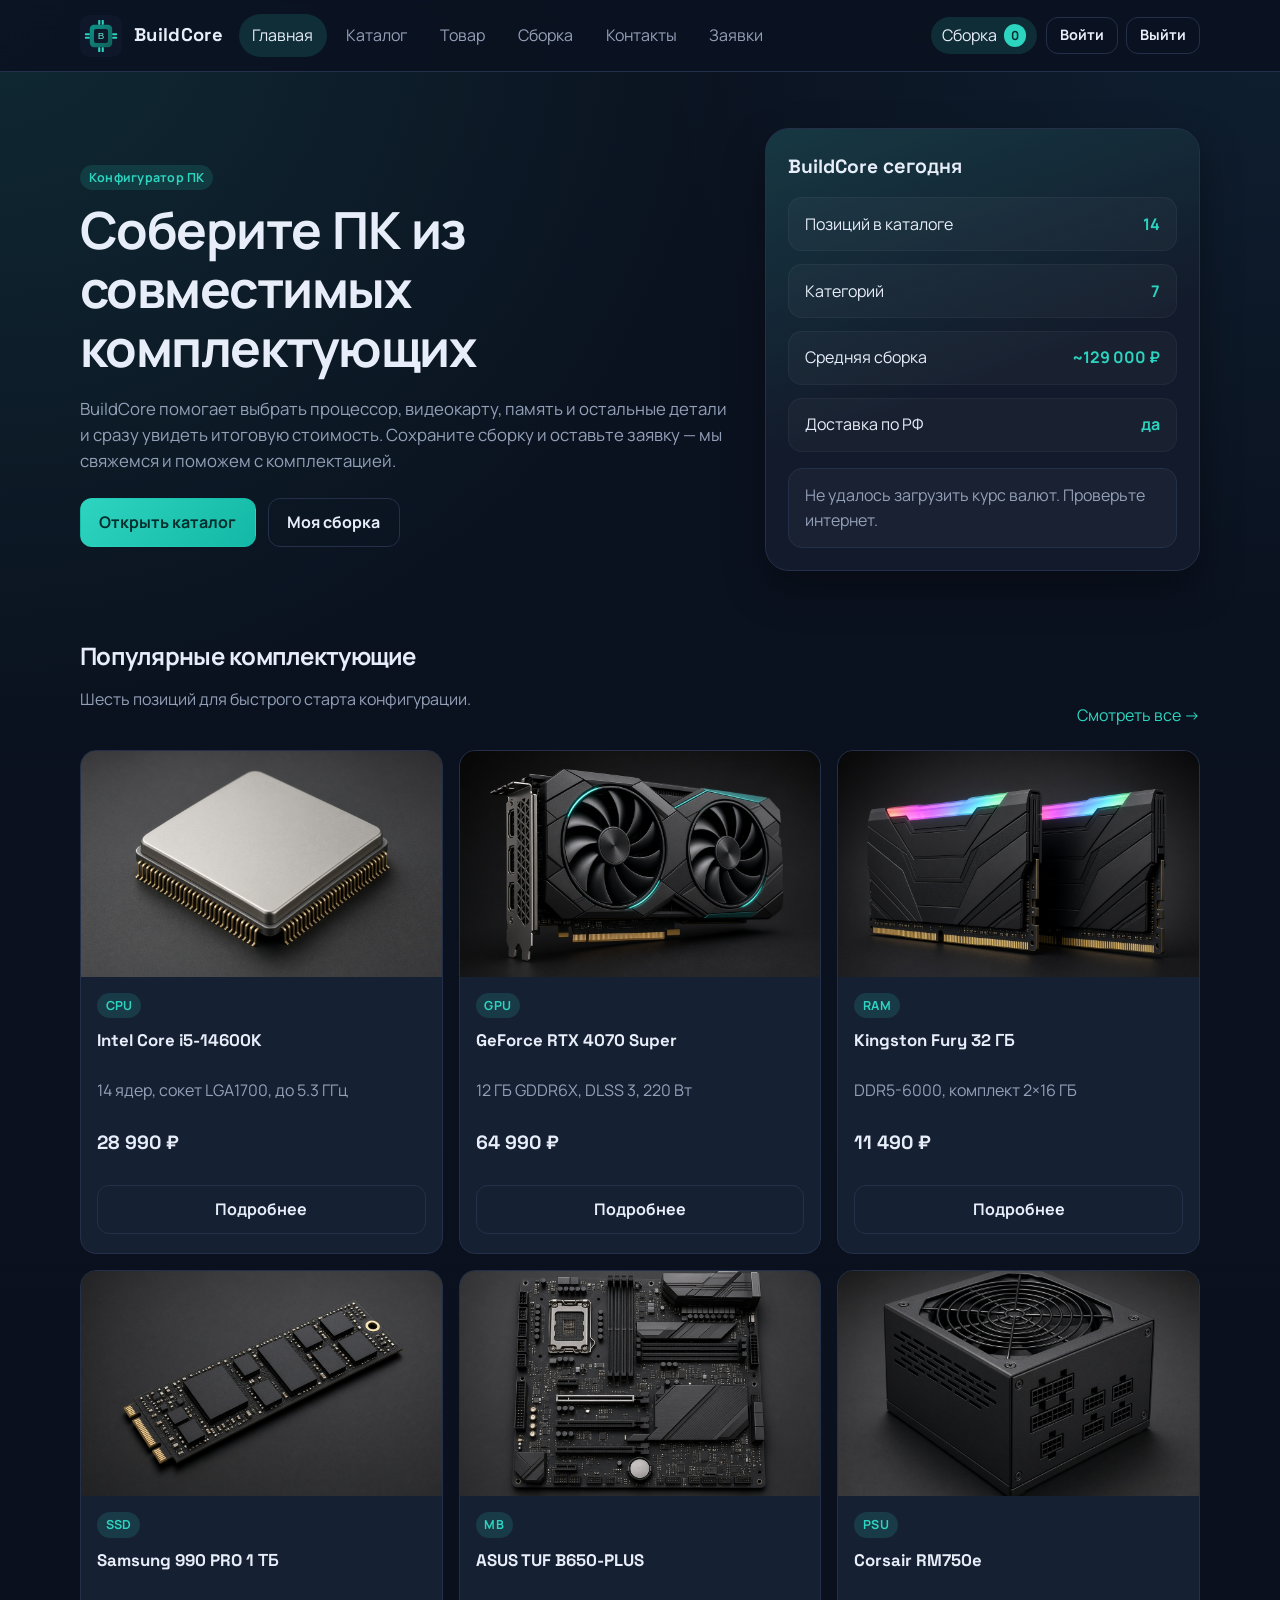
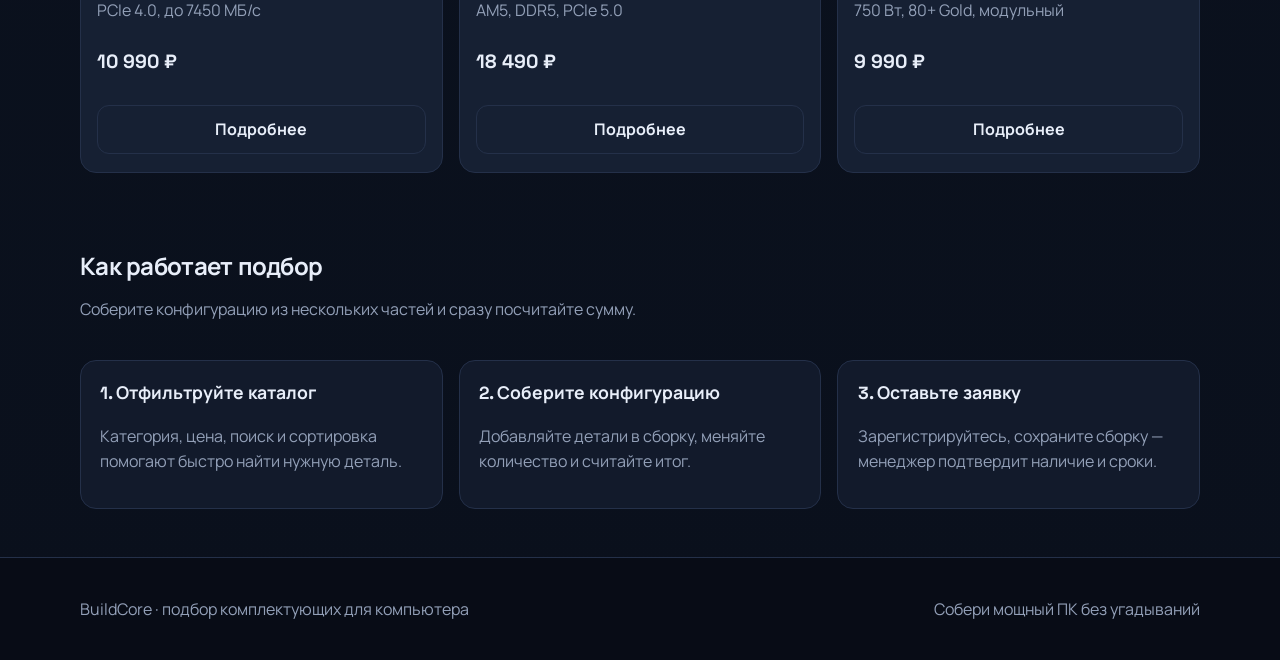
==== index.html @ 7e88b003 "Polish storefront copy and add generated product photos. Co-authored-by: Cursor <cursoragent@cursor." ====
<!DOCTYPE html>
<html lang="ru">
<head>
  <meta charset="UTF-8">
  <meta name="viewport" content="width=device-width, initial-scale=1.0">
  <title>BuildCore — подбор комплектующих для ПК</title>
  <link rel="preconnect" href="https://fonts.googleapis.com">
  <link rel="preconnect" href="https://fonts.gstatic.com" crossorigin>
  <link href="https://fonts.googleapis.com/css2?family=Manrope:wght@400;600;700&family=Space+Grotesk:wght@500;700&display=swap" rel="stylesheet">
  <link rel="stylesheet" href="css/style.css">
</head>
<body>
  <header class="site-header">
    <div class="container header-inner">
      <a class="logo" href="index.html">
        <img src="images/logo.svg" width="42" height="42" alt="Логотип BuildCore">
        <span>BuildCore</span>
      </a>
      <nav class="site-nav" aria-label="Основное меню">
        <ul>
          <li><a href="index.html" aria-current="page">Главная</a></li>
          <li><a href="catalog.html">Каталог</a></li>
          <li><a href="product.html">Товар</a></li>
          <li><a href="cart.html">Сборка</a></li>
          <li><a href="contacts.html">Контакты</a></li>
          <li><a href="db.html">Заявки</a></li>
        </ul>
      </nav>
    </div>
  </header>

  <main>
    <section class="container hero">
      <div class="hero-copy">
        <p class="badge">Конфигуратор ПК</p>
        <h1>Соберите ПК из совместимых комплектующих</h1>
        <p class="lead">
          BuildCore помогает выбрать процессор, видеокарту, память и остальные детали
          и сразу увидеть итоговую стоимость. Сохраните сборку и оставьте заявку —
          мы свяжемся и поможем с комплектацией.
        </p>
        <div class="hero-actions">
          <a class="button button-primary" href="catalog.html">Открыть каталог</a>
          <a class="button button-secondary" href="cart.html">Моя сборка</a>
        </div>
      </div>
      <aside class="hero-panel" aria-label="Краткие цифры">
        <h2>BuildCore сегодня</h2>
        <ul class="stat-list">
          <li><span>Позиций в каталоге</span><strong>14</strong></li>
          <li><span>Категорий</span><strong>7</strong></li>
          <li><span>Средняя сборка</span><strong>~129 000 ₽</strong></li>
          <li><span>Доставка по РФ</span><strong>да</strong></li>
        </ul>
        <div class="rates-box" data-rates>Загрузка курса ЦБ…</div>
      </aside>
    </section>

    <section class="container section">
      <div class="section-head">
        <div>
          <h2 class="section-title">Популярные комплектующие</h2>
          <p>Шесть позиций для быстрого старта конфигурации.</p>
        </div>
        <a href="catalog.html">Смотреть все →</a>
      </div>
      <div class="cards">
        <article class="card">
          <div class="card-media"><img src="images/cpu-i5.jpg" alt="Процессор Intel Core i5-14600K"></div>
          <div class="card-body">
            <span class="badge">CPU</span>
            <h3>Intel Core i5-14600K</h3>
            <p class="muted">14 ядер, сокет LGA1700, до 5.3 ГГц</p>
            <p class="price">28 990 ₽</p>
            <a class="button button-secondary" href="product.html?id=cpu-i5">Подробнее</a>
          </div>
        </article>
        <article class="card">
          <div class="card-media"><img src="images/gpu-4070.jpg" alt="Видеокарта NVIDIA GeForce RTX 4070 Super"></div>
          <div class="card-body">
            <span class="badge">GPU</span>
            <h3>GeForce RTX 4070 Super</h3>
            <p class="muted">12 ГБ GDDR6X, DLSS 3, 220 Вт</p>
            <p class="price">64 990 ₽</p>
            <a class="button button-secondary" href="product.html?id=gpu-4070">Подробнее</a>
          </div>
        </article>
        <article class="card">
          <div class="card-media"><img src="images/ram-32.jpg" alt="Оперативная память Kingston Fury 32 ГБ"></div>
          <div class="card-body">
            <span class="badge">RAM</span>
            <h3>Kingston Fury 32 ГБ</h3>
            <p class="muted">DDR5-6000, комплект 2×16 ГБ</p>
            <p class="price">11 490 ₽</p>
            <a class="button button-secondary" href="product.html?id=ram-32">Подробнее</a>
          </div>
        </article>
        <article class="card">
          <div class="card-media"><img src="images/ssd-990.jpg" alt="Накопитель Samsung 990 PRO 1 ТБ"></div>
          <div class="card-body">
            <span class="badge">SSD</span>
            <h3>Samsung 990 PRO 1 ТБ</h3>
            <p class="muted">PCIe 4.0, до 7450 МБ/с</p>
            <p class="price">10 990 ₽</p>
            <a class="button button-secondary" href="product.html?id=ssd-990">Подробнее</a>
          </div>
        </article>
        <article class="card">
          <div class="card-media"><img src="images/mb-b650.jpg" alt="Материнская плата ASUS TUF B650-PLUS"></div>
          <div class="card-body">
            <span class="badge">MB</span>
            <h3>ASUS TUF B650-PLUS</h3>
            <p class="muted">AM5, DDR5, PCIe 5.0</p>
            <p class="price">18 490 ₽</p>
            <a class="button button-secondary" href="product.html?id=mb-b650">Подробнее</a>
          </div>
        </article>
        <article class="card">
          <div class="card-media"><img src="images/psu-750.jpg" alt="Блок питания Corsair RM750e"></div>
          <div class="card-body">
            <span class="badge">PSU</span>
            <h3>Corsair RM750e</h3>
            <p class="muted">750 Вт, 80+ Gold, модульный</p>
            <p class="price">9 990 ₽</p>
            <a class="button button-secondary" href="product.html?id=psu-750">Подробнее</a>
          </div>
        </article>
      </div>
    </section>

    <section class="container section">
      <div class="section-head">
        <div>
          <h2 class="section-title">Как работает подбор</h2>
          <p>Соберите конфигурацию из нескольких частей и сразу посчитайте сумму.</p>
        </div>
      </div>
      <div class="features">
        <article class="feature">
          <h2>1. Отфильтруйте каталог</h2>
          <p class="muted">Категория, цена, поиск и сортировка помогают быстро найти нужную деталь.</p>
        </article>
        <article class="feature">
          <h2>2. Соберите конфигурацию</h2>
          <p class="muted">Добавляйте детали в сборку, меняйте количество и считайте итог.</p>
        </article>
        <article class="feature">
          <h2>3. Оставьте заявку</h2>
          <p class="muted">Зарегистрируйтесь, сохраните сборку — менеджер подтвердит наличие и сроки.</p>
        </article>
      </div>
    </section>
  </main>

  <footer class="site-footer">
    <div class="container footer-inner">
      <p>BuildCore · подбор комплектующих для компьютера</p>
      <p>Собери мощный ПК без угадываний</p>
    </div>
  </footer>

  <script src="js/products.js"></script>
  <script src="js/app.js"></script>
</body>
</html>
---- css/style.css ----
:root {
  --bg: #0b1220;
  --bg-elevated: #121a2b;
  --bg-card: #162033;
  --line: #243049;
  --text: #e8eef9;
  --muted: #93a0b8;
  --accent: #2dd4bf;
  --accent-strong: #14b8a6;
  --accent-soft: rgba(45, 212, 191, 0.14);
  --warn: #fbbf24;
  --danger: #fb7185;
  --radius: 16px;
  --shadow: 0 18px 40px rgba(0, 0, 0, 0.35);
  --max: 1120px;
  --font: "Manrope", "Segoe UI", sans-serif;
  --display: "Space Grotesk", "Manrope", sans-serif;
}

*,
*::before,
*::after {
  box-sizing: border-box;
}

html {
  scroll-behavior: smooth;
}

body {
  margin: 0;
  min-height: 100vh;
  font-family: var(--font);
  color: var(--text);
  background:
    radial-gradient(circle at top left, rgba(45, 212, 191, 0.12), transparent 28%),
    radial-gradient(circle at top right, rgba(56, 189, 248, 0.08), transparent 24%),
    linear-gradient(180deg, #0b1220 0%, #0a101c 100%);
  line-height: 1.55;
}

img {
  max-width: 100%;
  height: auto;
  display: block;
}

a {
  color: var(--accent);
  text-decoration: none;
}

a:hover {
  color: #99f6e4;
}

a:focus-visible,
button:focus-visible,
input:focus-visible,
select:focus-visible,
textarea:focus-visible {
  outline: 2px solid var(--accent);
  outline-offset: 3px;
}

.container {
  width: min(100% - 2rem, var(--max));
  margin-inline: auto;
}

.site-header {
  position: sticky;
  top: 0;
  z-index: 20;
  backdrop-filter: blur(14px);
  background: rgba(11, 18, 32, 0.88);
  border-bottom: 1px solid var(--line);
}

.header-inner {
  display: flex;
  flex-wrap: wrap;
  align-items: center;
  justify-content: space-between;
  gap: 0.85rem 1rem;
  padding: 0.9rem 0;
}

.site-nav {
  flex: 1 1 auto;
}

.logo {
  display: inline-flex;
  align-items: center;
  gap: 0.75rem;
  color: var(--text);
  font-family: var(--display);
  font-weight: 700;
  letter-spacing: 0.02em;
}

.logo img {
  width: 42px;
  height: 42px;
}

.logo span {
  font-size: 1.15rem;
}

.site-nav ul {
  display: flex;
  flex-wrap: wrap;
  gap: 0.35rem;
  list-style: none;
  margin: 0;
  padding: 0;
}

.site-nav a {
  display: inline-block;
  padding: 0.55rem 0.85rem;
  border-radius: 999px;
  color: var(--muted);
}

.site-nav a:hover,
.site-nav a[aria-current="page"] {
  color: var(--text);
  background: var(--accent-soft);
}

.hero {
  display: grid;
  grid-template-columns: 1.2fr 0.8fr;
  gap: 2rem;
  align-items: center;
  padding: 3.5rem 0 2.5rem;
}

.hero-copy h1,
.page-intro h1,
.section-title {
  font-family: var(--display);
  letter-spacing: -0.03em;
  line-height: 1.15;
  margin: 0 0 1rem;
}

.hero-copy h1 {
  font-size: clamp(2rem, 4vw, 3.4rem);
}

.lead,
.page-intro p {
  color: var(--muted);
  font-size: 1.05rem;
  max-width: 42rem;
}

.hero-actions,
.actions {
  display: flex;
  flex-wrap: wrap;
  gap: 0.75rem;
  margin-top: 1.5rem;
}

.button {
  display: inline-flex;
  align-items: center;
  justify-content: center;
  gap: 0.4rem;
  min-height: 44px;
  padding: 0.7rem 1.15rem;
  border-radius: 12px;
  border: 1px solid transparent;
  font: inherit;
  font-weight: 700;
  cursor: pointer;
  transition: transform 0.15s ease, background 0.15s ease;
}

.button:hover {
  transform: translateY(-1px);
}

.button-primary {
  background: linear-gradient(135deg, var(--accent), var(--accent-strong));
  color: #042f2e;
}

.button-primary:hover {
  color: #042f2e;
}

.button-secondary {
  background: transparent;
  border-color: var(--line);
  color: var(--text);
}

.button-secondary:hover {
  border-color: var(--accent);
  color: var(--accent);
}

.hero-panel {
  background:
    linear-gradient(160deg, rgba(45, 212, 191, 0.16), transparent 55%),
    var(--bg-elevated);
  border: 1px solid var(--line);
  border-radius: 24px;
  padding: 1.4rem;
  box-shadow: var(--shadow);
}

.hero-panel h2 {
  margin: 0 0 1rem;
  font-family: var(--display);
  font-size: 1.2rem;
}

.stat-list {
  display: grid;
  gap: 0.8rem;
  margin: 0;
  padding: 0;
  list-style: none;
}

.stat-list li {
  display: flex;
  justify-content: space-between;
  gap: 1rem;
  padding: 0.85rem 1rem;
  border-radius: 14px;
  background: rgba(255, 255, 255, 0.03);
  border: 1px solid rgba(255, 255, 255, 0.04);
}

.stat-list strong {
  color: var(--accent);
}

.section {
  padding: 2rem 0 3rem;
}

.section-head {
  display: flex;
  flex-wrap: wrap;
  justify-content: space-between;
  gap: 1rem;
  align-items: end;
  margin-bottom: 1.4rem;
}

.section-head p,
.muted {
  color: var(--muted);
}

.cards {
  display: grid;
  grid-template-columns: repeat(3, 1fr);
  gap: 1rem;
}

.card {
  background: var(--bg-card);
  border: 1px solid var(--line);
  border-radius: var(--radius);
  overflow: hidden;
  display: flex;
  flex-direction: column;
}

.card-media {
  aspect-ratio: 16 / 10;
  background: #0a1324;
  overflow: hidden;
}

.card-media img {
  width: 100%;
  height: 100%;
  object-fit: cover;
}

.card-body {
  display: flex;
  flex-direction: column;
  gap: 0.55rem;
  padding: 1rem 1rem 1.15rem;
  flex: 1;
}

.card-body h2,
.card-body h3 {
  margin: 0;
  font-family: var(--display);
  font-size: 1.05rem;
}

.badge {
  display: inline-flex;
  width: fit-content;
  padding: 0.2rem 0.55rem;
  border-radius: 999px;
  background: var(--accent-soft);
  color: var(--accent);
  font-size: 0.78rem;
  font-weight: 700;
  letter-spacing: 0.02em;
}

.price {
  margin-top: auto;
  font-family: var(--display);
  font-size: 1.2rem;
  font-weight: 700;
}

.page-intro {
  padding: 2.4rem 0 1rem;
}

.filters {
  display: grid;
  grid-template-columns: repeat(4, 1fr);
  gap: 0.8rem;
  margin: 1.2rem 0 1.6rem;
  padding: 1rem;
  border: 1px dashed var(--line);
  border-radius: var(--radius);
  background: rgba(18, 26, 43, 0.7);
}

.field {
  display: grid;
  gap: 0.35rem;
}

.field label {
  font-size: 0.85rem;
  color: var(--muted);
}

.field input,
.field select,
.field textarea {
  width: 100%;
  min-height: 42px;
  padding: 0.65rem 0.8rem;
  border-radius: 10px;
  border: 1px solid var(--line);
  background: var(--bg);
  color: var(--text);
  font: inherit;
}

.field textarea {
  min-height: 120px;
  resize: vertical;
}

.hint {
  margin: 0;
  font-size: 0.85rem;
  color: var(--warn);
}

.catalog-grid {
  display: grid;
  grid-template-columns: repeat(4, 1fr);
  gap: 1rem;
}

.product-layout {
  display: grid;
  grid-template-columns: 1fr 1fr;
  gap: 1.5rem;
  align-items: start;
  padding-bottom: 2.5rem;
}

.product-gallery,
.panel,
.form-panel {
  background: var(--bg-elevated);
  border: 1px solid var(--line);
  border-radius: 20px;
  padding: 1.2rem;
}

.product-gallery img {
  width: 100%;
  border-radius: 14px;
  background: #0a1324;
}

.specs {
  width: 100%;
  border-collapse: collapse;
  margin: 1rem 0 1.4rem;
}

.specs th,
.specs td {
  text-align: left;
  padding: 0.7rem 0;
  border-bottom: 1px solid var(--line);
  vertical-align: top;
}

.specs th {
  width: 42%;
  color: var(--muted);
  font-weight: 600;
}

.build-layout {
  display: grid;
  grid-template-columns: 1.4fr 0.8fr;
  gap: 1.2rem;
  padding-bottom: 2.5rem;
}

.build-table {
  width: 100%;
  border-collapse: collapse;
}

.build-table th,
.build-table td {
  padding: 0.85rem 0.5rem;
  border-bottom: 1px solid var(--line);
  text-align: left;
}

.build-table th {
  color: var(--muted);
  font-size: 0.85rem;
  font-weight: 600;
}

.build-summary {
  position: sticky;
  top: 5.5rem;
  display: grid;
  gap: 0.9rem;
}

.summary-row {
  display: flex;
  justify-content: space-between;
  gap: 1rem;
}

.summary-total {
  font-family: var(--display);
  font-size: 1.5rem;
  color: var(--accent);
}

.contacts-layout {
  display: grid;
  grid-template-columns: 0.9fr 1.1fr;
  gap: 1.2rem;
  padding-bottom: 2.5rem;
}

.contact-list {
  list-style: none;
  margin: 0;
  padding: 0;
  display: grid;
  gap: 0.9rem;
}

.contact-list li {
  padding: 0.95rem 1rem;
  border-radius: 14px;
  background: rgba(255, 255, 255, 0.03);
  border: 1px solid var(--line);
}

.contact-list strong {
  display: block;
  margin-bottom: 0.25rem;
}

.site-footer {
  border-top: 1px solid var(--line);
  background: rgba(8, 12, 22, 0.9);
  margin-top: auto;
}

.footer-inner {
  display: flex;
  flex-wrap: wrap;
  justify-content: space-between;
  gap: 1rem;
  padding: 1.4rem 0;
  color: var(--muted);
}

.features {
  display: grid;
  grid-template-columns: repeat(3, 1fr);
  gap: 1rem;
}

.feature {
  padding: 1.2rem;
  border-radius: var(--radius);
  background: var(--bg-elevated);
  border: 1px solid var(--line);
}

.feature h2 {
  margin: 0 0 0.5rem;
  font-family: var(--display);
  font-size: 1.1rem;
}

.note {
  margin-top: 0.8rem;
  font-size: 0.9rem;
  color: var(--muted);
}

@media (max-width: 980px) {
  .hero,
  .product-layout,
  .build-layout,
  .contacts-layout {
    grid-template-columns: 1fr;
  }

  .cards,
  .features {
    grid-template-columns: repeat(2, 1fr);
  }

  .catalog-grid {
    grid-template-columns: repeat(2, 1fr);
  }

  .filters {
    grid-template-columns: repeat(2, 1fr);
  }

  .build-summary {
    position: static;
  }
}

@media (max-width: 700px) {
  .header-inner {
    flex-wrap: wrap;
  }

  .site-nav {
    width: 100%;
  }

  .site-nav ul {
    flex-direction: column;
    width: 100%;
  }

  .site-nav a {
    width: 100%;
  }

  .cards,
  .features,
  .catalog-grid,
  .filters {
    grid-template-columns: 1fr;
  }

  .build-table thead {
    display: none;
  }

  .build-table tr {
    display: grid;
    gap: 0.25rem;
    padding: 0.85rem 0;
  }

  .build-table td {
    border: 0;
    padding: 0.15rem 0;
  }

  .build-table td::before {
    content: attr(data-label);
    display: block;
    color: var(--muted);
    font-size: 0.78rem;
  }
}

.header-tools {
  display: flex;
  flex-wrap: wrap;
  align-items: center;
  gap: 0.55rem;
}

.button-small {
  min-height: 36px;
  padding: 0.4rem 0.8rem;
  font-size: 0.9rem;
}

.cart-link {
  display: inline-flex;
  align-items: center;
  gap: 0.4rem;
  color: var(--text);
  padding: 0.4rem 0.7rem;
  border-radius: 999px;
  background: var(--accent-soft);
}

.cart-badge {
  display: inline-flex;
  min-width: 1.4rem;
  height: 1.4rem;
  align-items: center;
  justify-content: center;
  border-radius: 999px;
  background: var(--accent);
  color: #042f2e;
  font-size: 0.78rem;
  font-weight: 700;
}

.user-chip {
  color: var(--accent);
  font-weight: 700;
}

.modal[hidden] {
  display: none;
}

.modal {
  position: fixed;
  inset: 0;
  z-index: 50;
  display: grid;
  place-items: center;
  padding: 1rem;
}

.modal-backdrop {
  position: absolute;
  inset: 0;
  background: rgba(2, 6, 23, 0.72);
}

.modal-dialog {
  position: relative;
  width: min(100%, 420px);
  background: var(--bg-elevated);
  border: 1px solid var(--line);
  border-radius: 20px;
  padding: 1.3rem;
  box-shadow: var(--shadow);
}

.modal-close {
  position: absolute;
  top: 0.7rem;
  right: 0.8rem;
  border: 0;
  background: transparent;
  color: var(--muted);
  font-size: 1.5rem;
  cursor: pointer;
}

.auth-tabs {
  display: grid;
  grid-template-columns: 1fr 1fr;
  gap: 0.4rem;
  margin: 1rem 0;
}

.auth-tab {
  border: 1px solid var(--line);
  background: transparent;
  color: var(--muted);
  border-radius: 10px;
  padding: 0.55rem;
  font: inherit;
  cursor: pointer;
}

.auth-tab.is-active {
  background: var(--accent-soft);
  color: var(--text);
  border-color: transparent;
}

.auth-form,
.buy-form,
#order-form,
#feedback-form {
  display: grid;
  gap: 0.8rem;
}

.form-status {
  min-height: 1.2em;
  margin: 0;
  font-size: 0.92rem;
  color: var(--muted);
}

.form-status.is-ok {
  color: var(--accent);
}

.form-status.is-error {
  color: var(--danger);
}

.toast-box {
  position: fixed;
  right: 1rem;
  bottom: 1rem;
  z-index: 60;
  display: grid;
  gap: 0.5rem;
  width: min(90vw, 320px);
}

.toast {
  padding: 0.85rem 1rem;
  border-radius: 12px;
  background: #134e4a;
  color: #ccfbf1;
  border: 1px solid rgba(45, 212, 191, 0.35);
  box-shadow: var(--shadow);
}

.toast-error {
  background: #4c0519;
  color: #fecdd3;
  border-color: rgba(251, 113, 133, 0.4);
}

.qty-controls {
  display: inline-flex;
  align-items: center;
  gap: 0.45rem;
}

.qty-controls button,
.linkish {
  border: 1px solid var(--line);
  background: var(--bg);
  color: var(--text);
  border-radius: 8px;
  min-width: 2rem;
  min-height: 2rem;
  cursor: pointer;
  font: inherit;
}

.linkish {
  color: var(--danger);
  border-color: transparent;
  background: transparent;
  min-width: auto;
}

.rates-box,
.weather-box {
  display: grid;
  gap: 0.35rem;
  margin-top: 1rem;
  padding: 0.9rem 1rem;
  border-radius: 14px;
  background: rgba(255, 255, 255, 0.03);
  border: 1px solid var(--line);
  color: var(--muted);
}

#store-map {
  width: 100%;
  height: 280px;
  border-radius: 14px;
  margin-top: 1rem;
  border: 1px solid var(--line);
}

.leaflet-container {
  font: inherit;
}

@media (max-width: 700px) {
  .header-tools {
    width: 100%;
  }
}
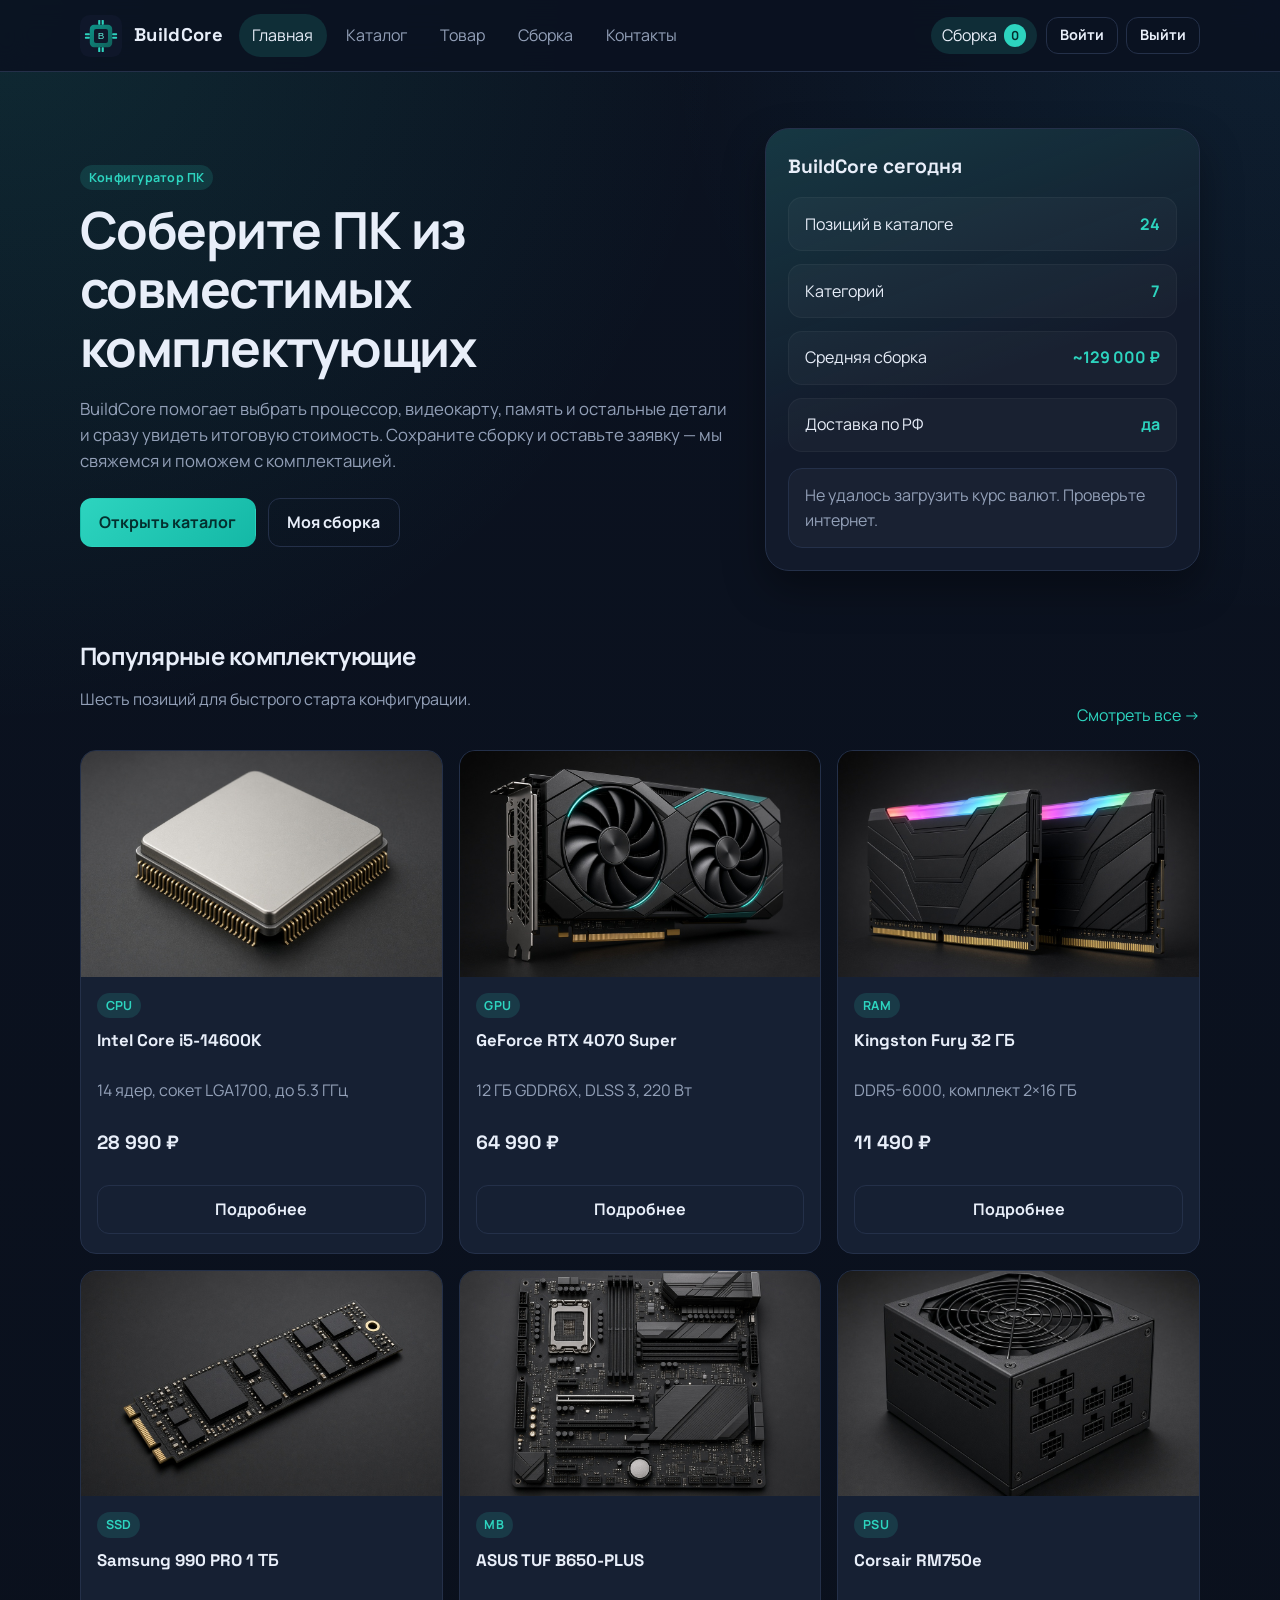
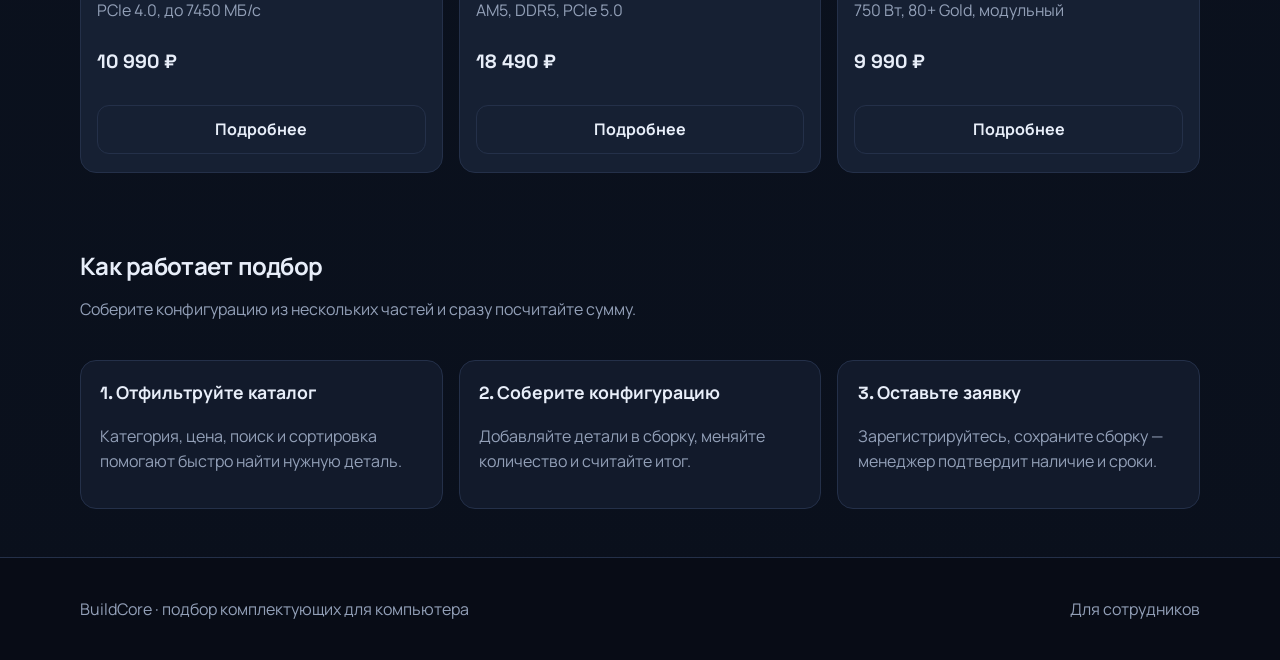
==== commit 047e801d: "Add admin panel, expand catalog with new product photos. Co-authored-by: Cursor <cursoragent@cursor." ====
--- a/index.html
+++ b/index.html
@@ -23,7 +23,7 @@
           <li><a href="product.html">Товар</a></li>
           <li><a href="cart.html">Сборка</a></li>
           <li><a href="contacts.html">Контакты</a></li>
-          <li><a href="db.html">Заявки</a></li>
+          
         </ul>
       </nav>
     </div>
@@ -47,7 +47,7 @@
       <aside class="hero-panel" aria-label="Краткие цифры">
         <h2>BuildCore сегодня</h2>
         <ul class="stat-list">
-          <li><span>Позиций в каталоге</span><strong>14</strong></li>
+          <li><span>Позиций в каталоге</span><strong>24</strong></li>
           <li><span>Категорий</span><strong>7</strong></li>
           <li><span>Средняя сборка</span><strong>~129 000 ₽</strong></li>
           <li><span>Доставка по РФ</span><strong>да</strong></li>
@@ -155,7 +155,7 @@
   <footer class="site-footer">
     <div class="container footer-inner">
       <p>BuildCore · подбор комплектующих для компьютера</p>
-      <p>Собери мощный ПК без угадываний</p>
+      <p><a class="muted" href="admin.html">Для сотрудников</a></p>
     </div>
   </footer>
 
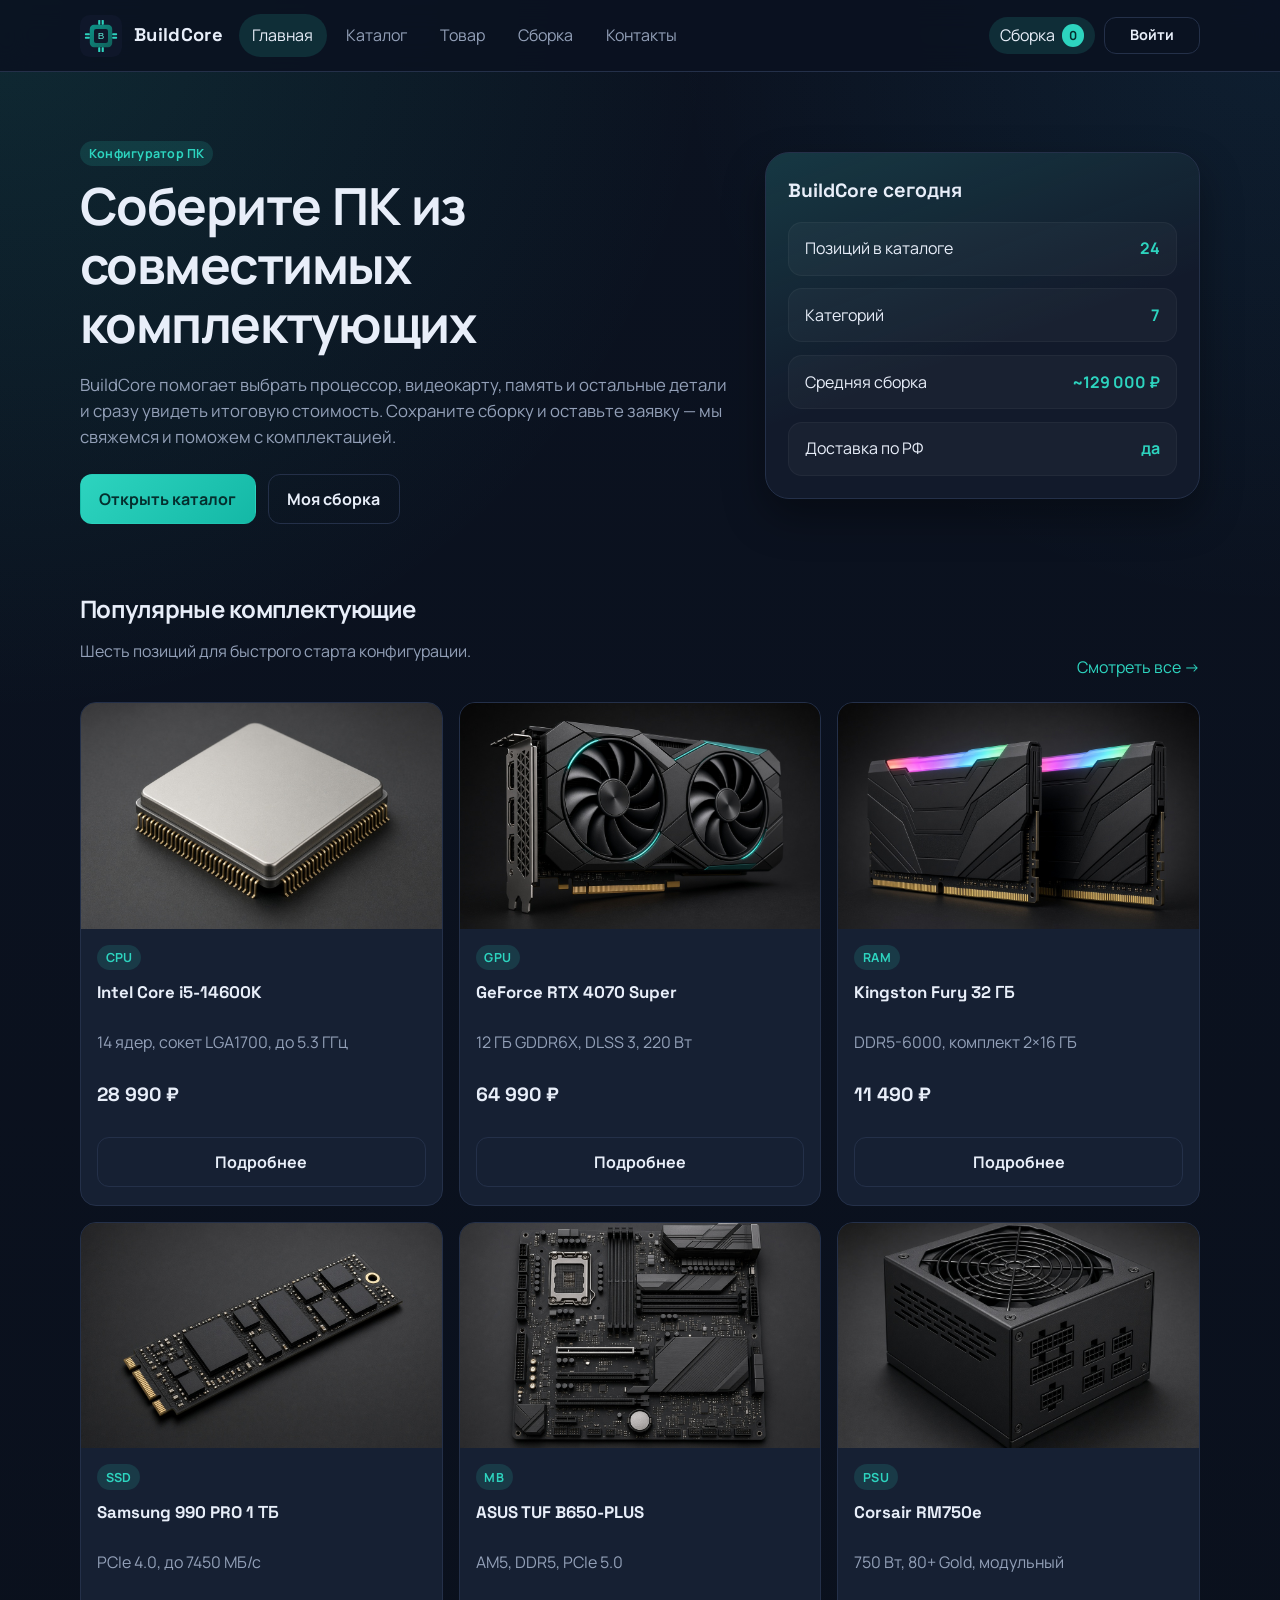
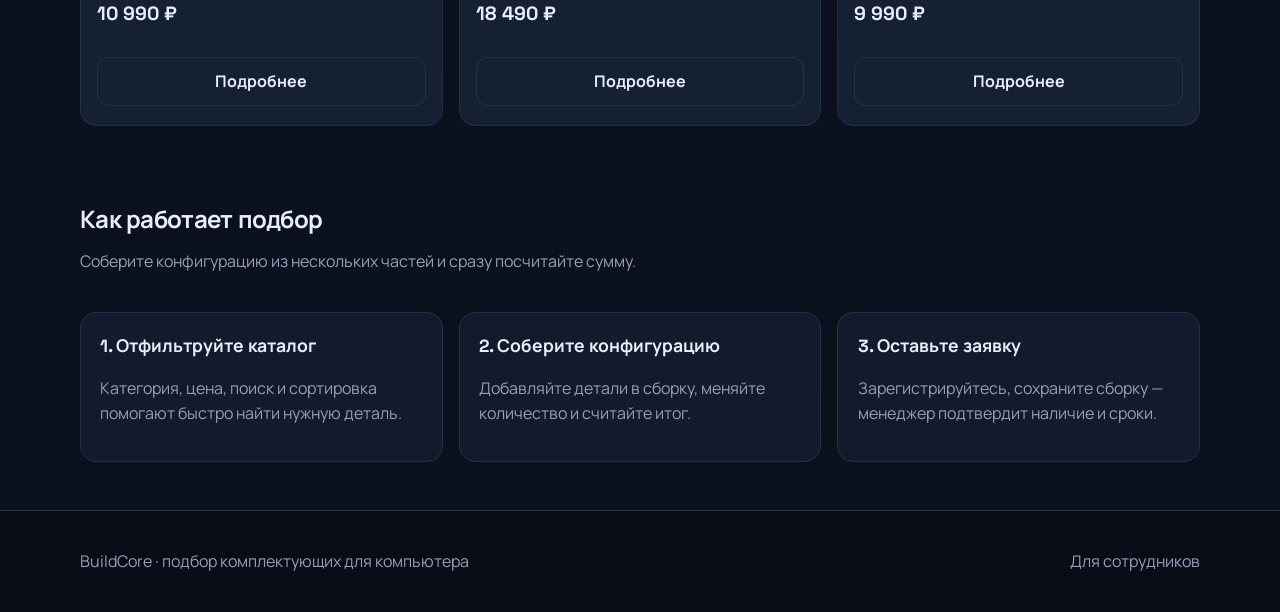
==== commit ba91723b: "Clean contacts page: remove rates, weather and map branding. Co-authored-by: Cursor <cursoragent@cur" ====
--- a/index.html
+++ b/index.html
@@ -52,7 +52,6 @@
           <li><span>Средняя сборка</span><strong>~129 000 ₽</strong></li>
           <li><span>Доставка по РФ</span><strong>да</strong></li>
         </ul>
-        <div class="rates-box" data-rates>Загрузка курса ЦБ…</div>
       </aside>
     </section>
 
--- a/css/style.css
+++ b/css/style.css
@@ -329,13 +329,44 @@
 
 .filters {
   display: grid;
-  grid-template-columns: repeat(4, 1fr);
+  grid-template-columns: repeat(4, minmax(0, 1fr));
   gap: 0.8rem;
+  align-items: end;
   margin: 1.2rem 0 1.6rem;
   padding: 1rem;
   border: 1px dashed var(--line);
   border-radius: var(--radius);
   background: rgba(18, 26, 43, 0.7);
+}
+
+.filters .field {
+  min-width: 0;
+  width: 100%;
+}
+
+.filters .field label {
+  min-height: 1.2em;
+}
+
+.filters .field input,
+.filters .field select {
+  width: 100%;
+  height: 44px;
+  min-height: 44px;
+  max-height: 44px;
+  box-sizing: border-box;
+  padding: 0 0.8rem;
+  appearance: none;
+  -webkit-appearance: none;
+}
+
+.filters .field select {
+  background-image: linear-gradient(45deg, transparent 50%, var(--muted) 50%),
+    linear-gradient(135deg, var(--muted) 50%, transparent 50%);
+  background-position: calc(100% - 16px) calc(50% - 3px), calc(100% - 11px) calc(50% - 3px);
+  background-size: 5px 5px, 5px 5px;
+  background-repeat: no-repeat;
+  padding-right: 2rem;
 }
 
 .field {
@@ -645,6 +676,11 @@
 .user-chip {
   color: var(--accent);
   font-weight: 700;
+  font-size: 0.92rem;
+}
+
+.auth-toggle {
+  min-width: 96px;
 }
 
 .modal[hidden] {
@@ -668,12 +704,24 @@
 
 .modal-dialog {
   position: relative;
-  width: min(100%, 420px);
+  width: min(100%, 360px);
   background: var(--bg-elevated);
   border: 1px solid var(--line);
   border-radius: 20px;
-  padding: 1.3rem;
+  padding: 1.5rem 1.25rem 1.35rem;
   box-shadow: var(--shadow);
+}
+
+.modal-dialog.auth-dialog {
+  display: grid;
+  gap: 1rem;
+}
+
+.modal-dialog.auth-dialog h2 {
+  margin: 0;
+  padding-right: 1.5rem;
+  font-family: var(--display);
+  font-size: 1.35rem;
 }
 
 .modal-close {
@@ -684,30 +732,35 @@
   background: transparent;
   color: var(--muted);
   font-size: 1.5rem;
+  line-height: 1;
   cursor: pointer;
 }
 
 .auth-tabs {
   display: grid;
   grid-template-columns: 1fr 1fr;
-  gap: 0.4rem;
-  margin: 1rem 0;
+  gap: 0.35rem;
+  padding: 0.25rem;
+  border-radius: 12px;
+  background: rgba(255, 255, 255, 0.03);
+  border: 1px solid var(--line);
 }
 
 .auth-tab {
-  border: 1px solid var(--line);
+  border: 0;
   background: transparent;
   color: var(--muted);
   border-radius: 10px;
+  min-height: 42px;
   padding: 0.55rem;
   font: inherit;
+  font-weight: 700;
   cursor: pointer;
 }
 
 .auth-tab.is-active {
   background: var(--accent-soft);
   color: var(--text);
-  border-color: transparent;
 }
 
 .auth-form,
@@ -716,6 +769,11 @@
 #feedback-form {
   display: grid;
   gap: 0.8rem;
+}
+
+.auth-form .button {
+  width: 100%;
+  margin-top: 0.2rem;
 }
 
 .form-status {
@@ -783,18 +841,6 @@
   min-width: auto;
 }
 
-.rates-box,
-.weather-box {
-  display: grid;
-  gap: 0.35rem;
-  margin-top: 1rem;
-  padding: 0.9rem 1rem;
-  border-radius: 14px;
-  background: rgba(255, 255, 255, 0.03);
-  border: 1px solid var(--line);
-  color: var(--muted);
-}
-
 #store-map {
   width: 100%;
   height: 280px;
@@ -807,6 +853,38 @@
   font: inherit;
 }
 
+.leaflet-control-attribution {
+  display: none !important;
+}
+
+.contact-form .field input,
+.contact-form .field select {
+  width: 100%;
+  height: 44px;
+  min-height: 44px;
+  max-height: 44px;
+  box-sizing: border-box;
+  padding: 0 0.8rem;
+  appearance: none;
+  -webkit-appearance: none;
+}
+
+.contact-form .field select {
+  background-image: linear-gradient(45deg, transparent 50%, var(--muted) 50%),
+    linear-gradient(135deg, var(--muted) 50%, transparent 50%);
+  background-position: calc(100% - 16px) calc(50% - 3px), calc(100% - 11px) calc(50% - 3px);
+  background-size: 5px 5px, 5px 5px;
+  background-repeat: no-repeat;
+  padding-right: 2rem;
+}
+
+.contact-form .field textarea {
+  height: auto;
+  min-height: 120px;
+  max-height: none;
+  padding: 0.65rem 0.8rem;
+}
+
 @media (max-width: 700px) {
   .header-tools {
     width: 100%;
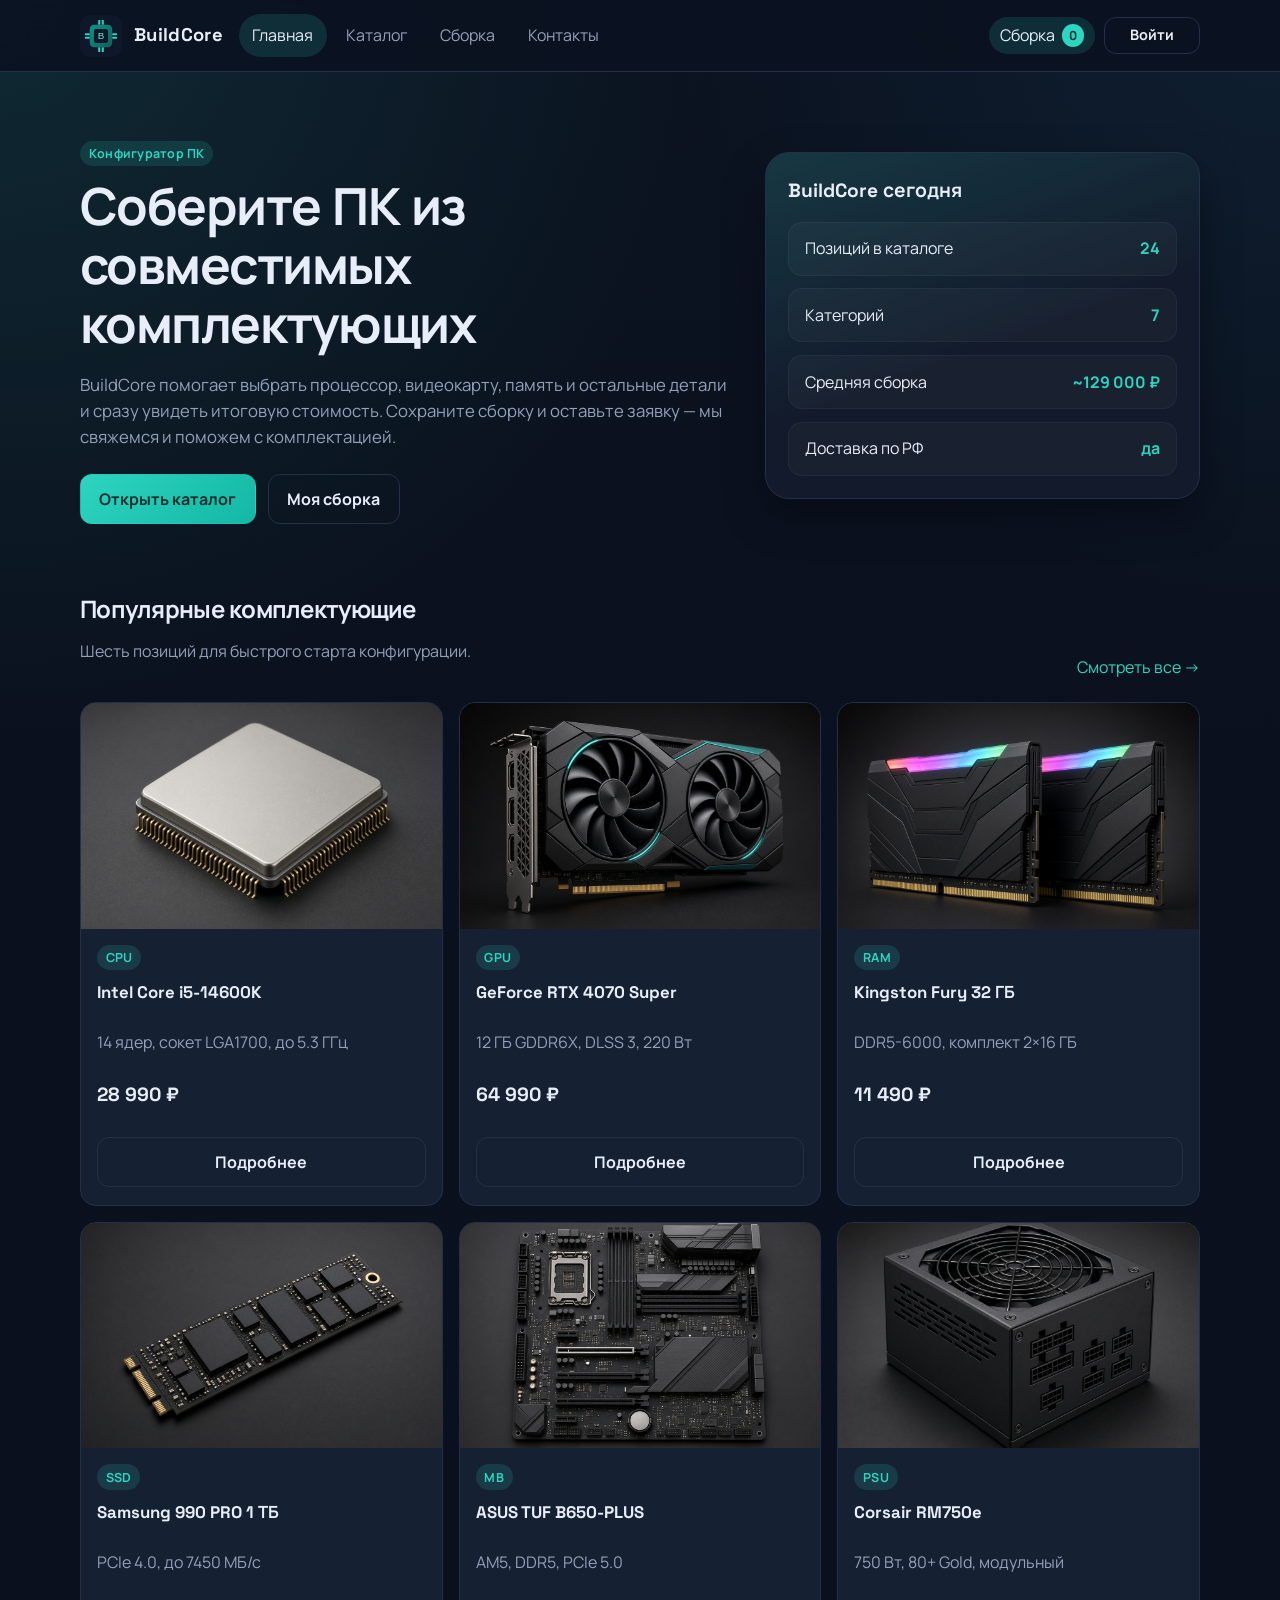
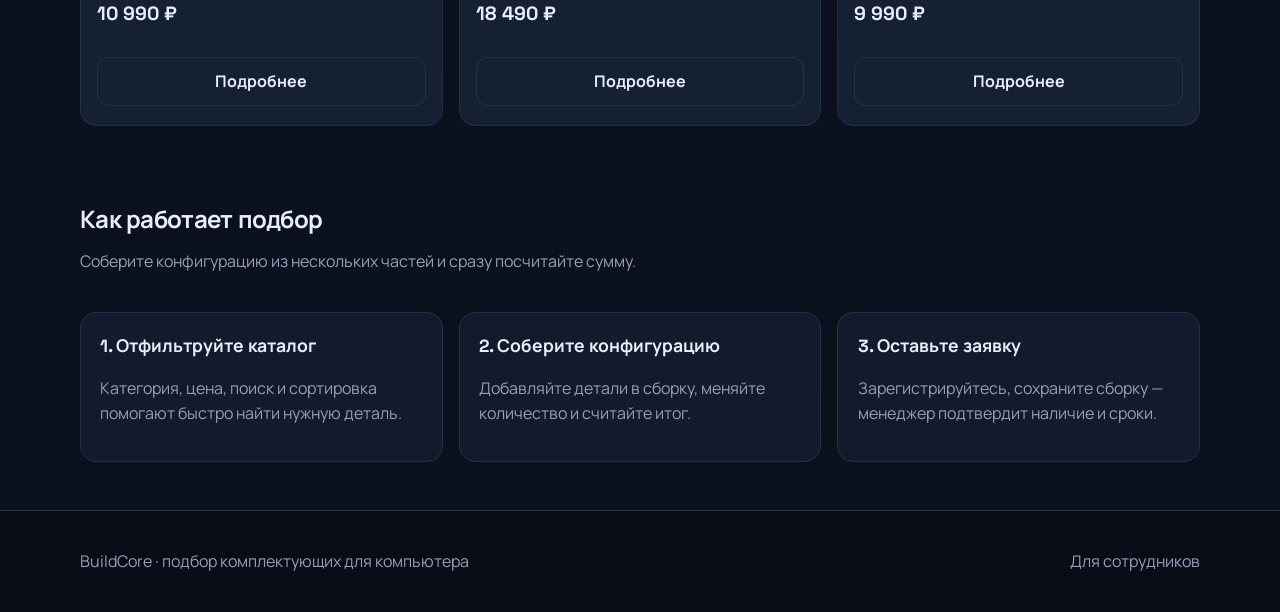
==== commit 597bf263: "Remove Product link from the top navigation. Co-authored-by: Cursor <cursoragent@cursor.com>" ====
--- a/index.html
+++ b/index.html
@@ -20,7 +20,6 @@
         <ul>
           <li><a href="index.html" aria-current="page">Главная</a></li>
           <li><a href="catalog.html">Каталог</a></li>
-          <li><a href="product.html">Товар</a></li>
           <li><a href="cart.html">Сборка</a></li>
           <li><a href="contacts.html">Контакты</a></li>
           
--- a/css/style.css
+++ b/css/style.css
@@ -704,11 +704,11 @@
 
 .modal-dialog {
   position: relative;
-  width: min(100%, 360px);
+  width: min(100%, 460px);
   background: var(--bg-elevated);
   border: 1px solid var(--line);
   border-radius: 20px;
-  padding: 1.5rem 1.25rem 1.35rem;
+  padding: 1.5rem 1.35rem 1.4rem;
   box-shadow: var(--shadow);
 }
 
@@ -771,9 +771,54 @@
   gap: 0.8rem;
 }
 
+.auth-form[hidden],
+.auth-pane[hidden],
+.admin-pane[hidden] {
+  display: none !important;
+}
+
 .auth-form .button {
   width: 100%;
   margin-top: 0.2rem;
+}
+
+body:not(.admin-logged-in) .nav-bd-item {
+  display: none !important;
+}
+
+body.admin-logged-in .nav-bd-item {
+  display: list-item !important;
+}
+
+.admin-tabs {
+  display: flex;
+  flex-wrap: wrap;
+  gap: 0.4rem;
+  margin: 0 0 1.2rem;
+}
+
+.admin-tabs a,
+.admin-tabs button {
+  display: inline-flex;
+  align-items: center;
+  min-height: 40px;
+  padding: 0.45rem 0.9rem;
+  border-radius: 999px;
+  border: 1px solid var(--line);
+  background: transparent;
+  color: var(--muted);
+  font: inherit;
+  font-weight: 700;
+  cursor: pointer;
+  text-decoration: none;
+}
+
+.admin-tabs a.is-active,
+.admin-tabs a[aria-current="page"],
+.admin-tabs button.is-active {
+  background: var(--accent-soft);
+  color: var(--text);
+  border-color: transparent;
 }
 
 .form-status {
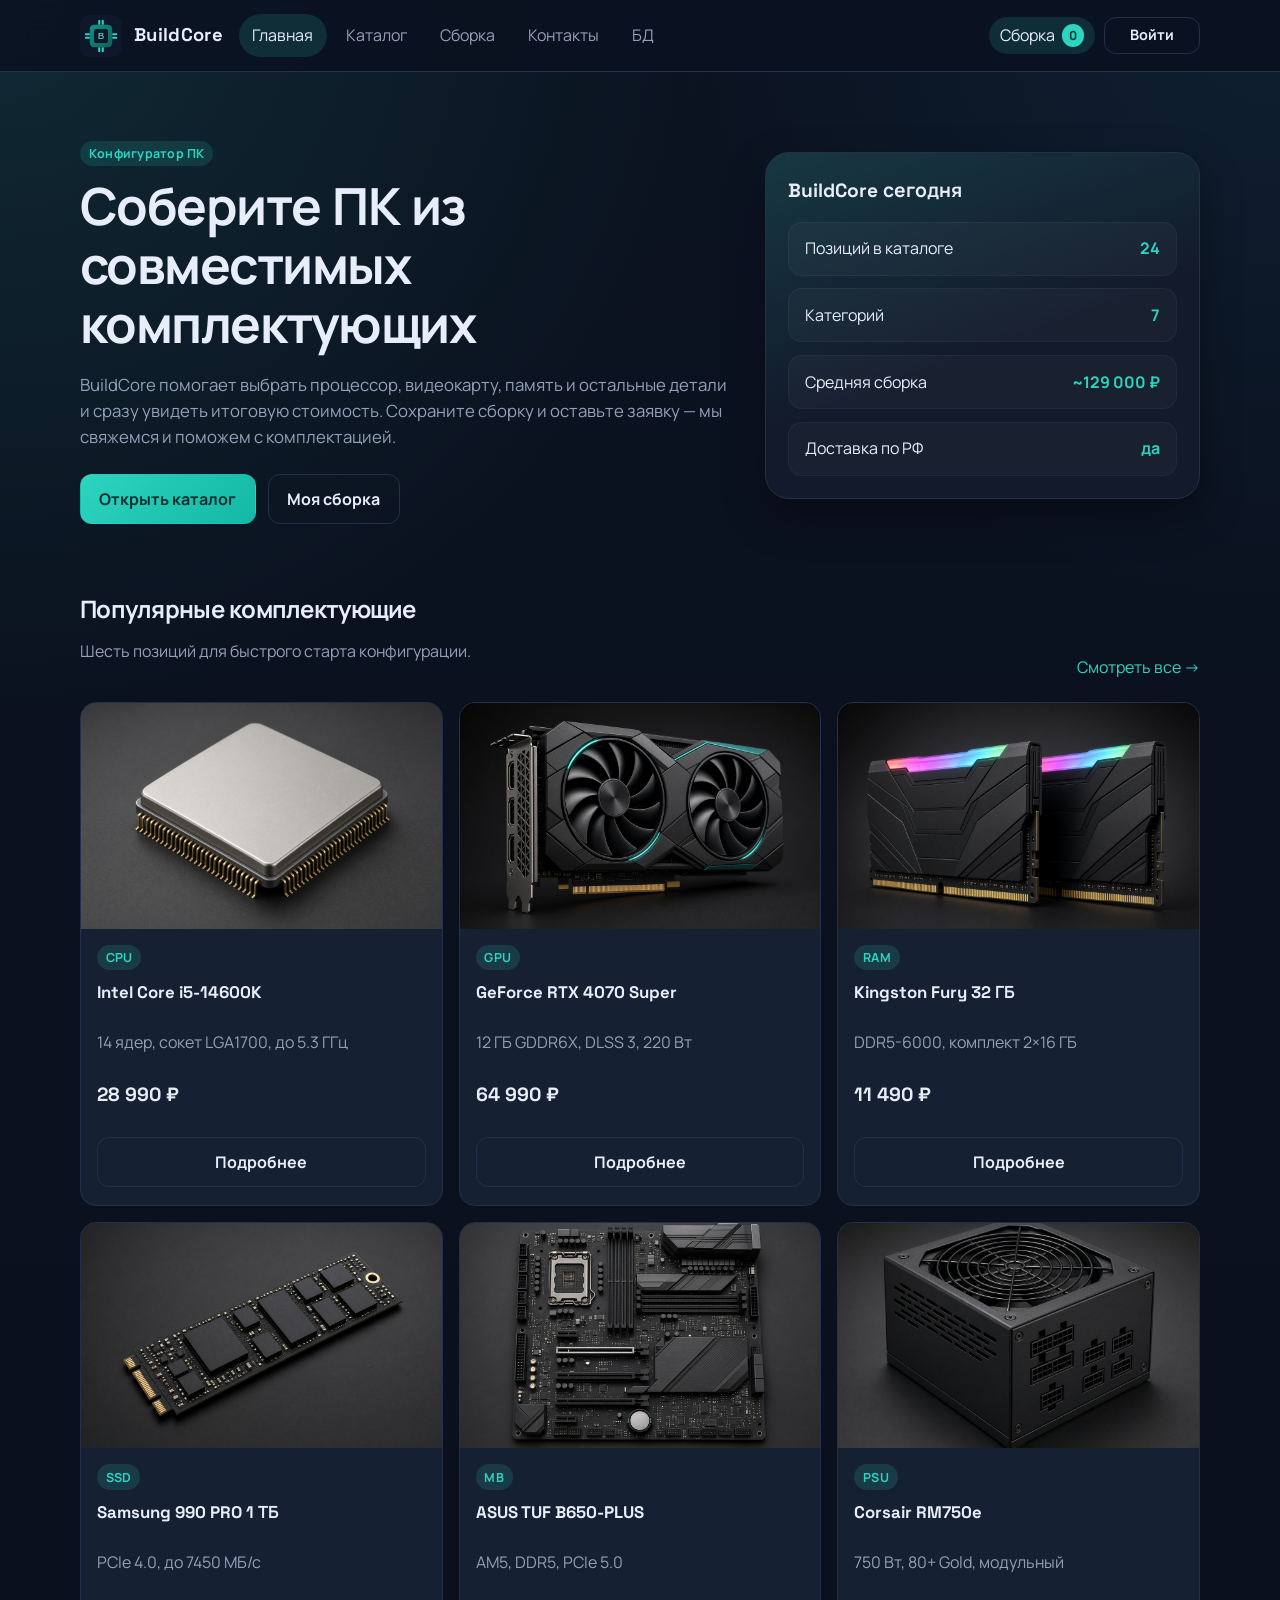
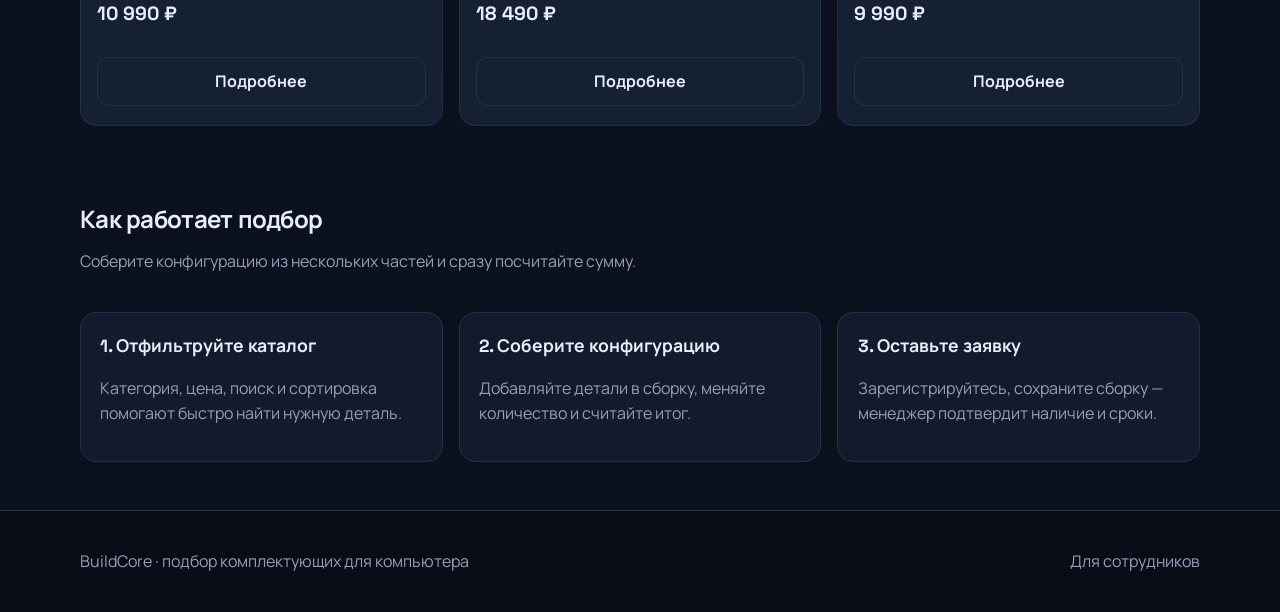
==== commit b5620fc4: "Show BD link in the top navigation on all pages. Co-authored-by: Cursor <cursoragent@cursor.com>" ====
--- a/index.html
+++ b/index.html
@@ -22,6 +22,7 @@
           <li><a href="catalog.html">Каталог</a></li>
           <li><a href="cart.html">Сборка</a></li>
           <li><a href="contacts.html">Контакты</a></li>
+          <li class="nav-bd-item"><a href="admin.html#bd">БД</a></li>
           
         </ul>
       </nav>
--- a/css/style.css
+++ b/css/style.css
@@ -782,14 +782,6 @@
   margin-top: 0.2rem;
 }
 
-body:not(.admin-logged-in) .nav-bd-item {
-  display: none !important;
-}
-
-body.admin-logged-in .nav-bd-item {
-  display: list-item !important;
-}
-
 .admin-tabs {
   display: flex;
   flex-wrap: wrap;
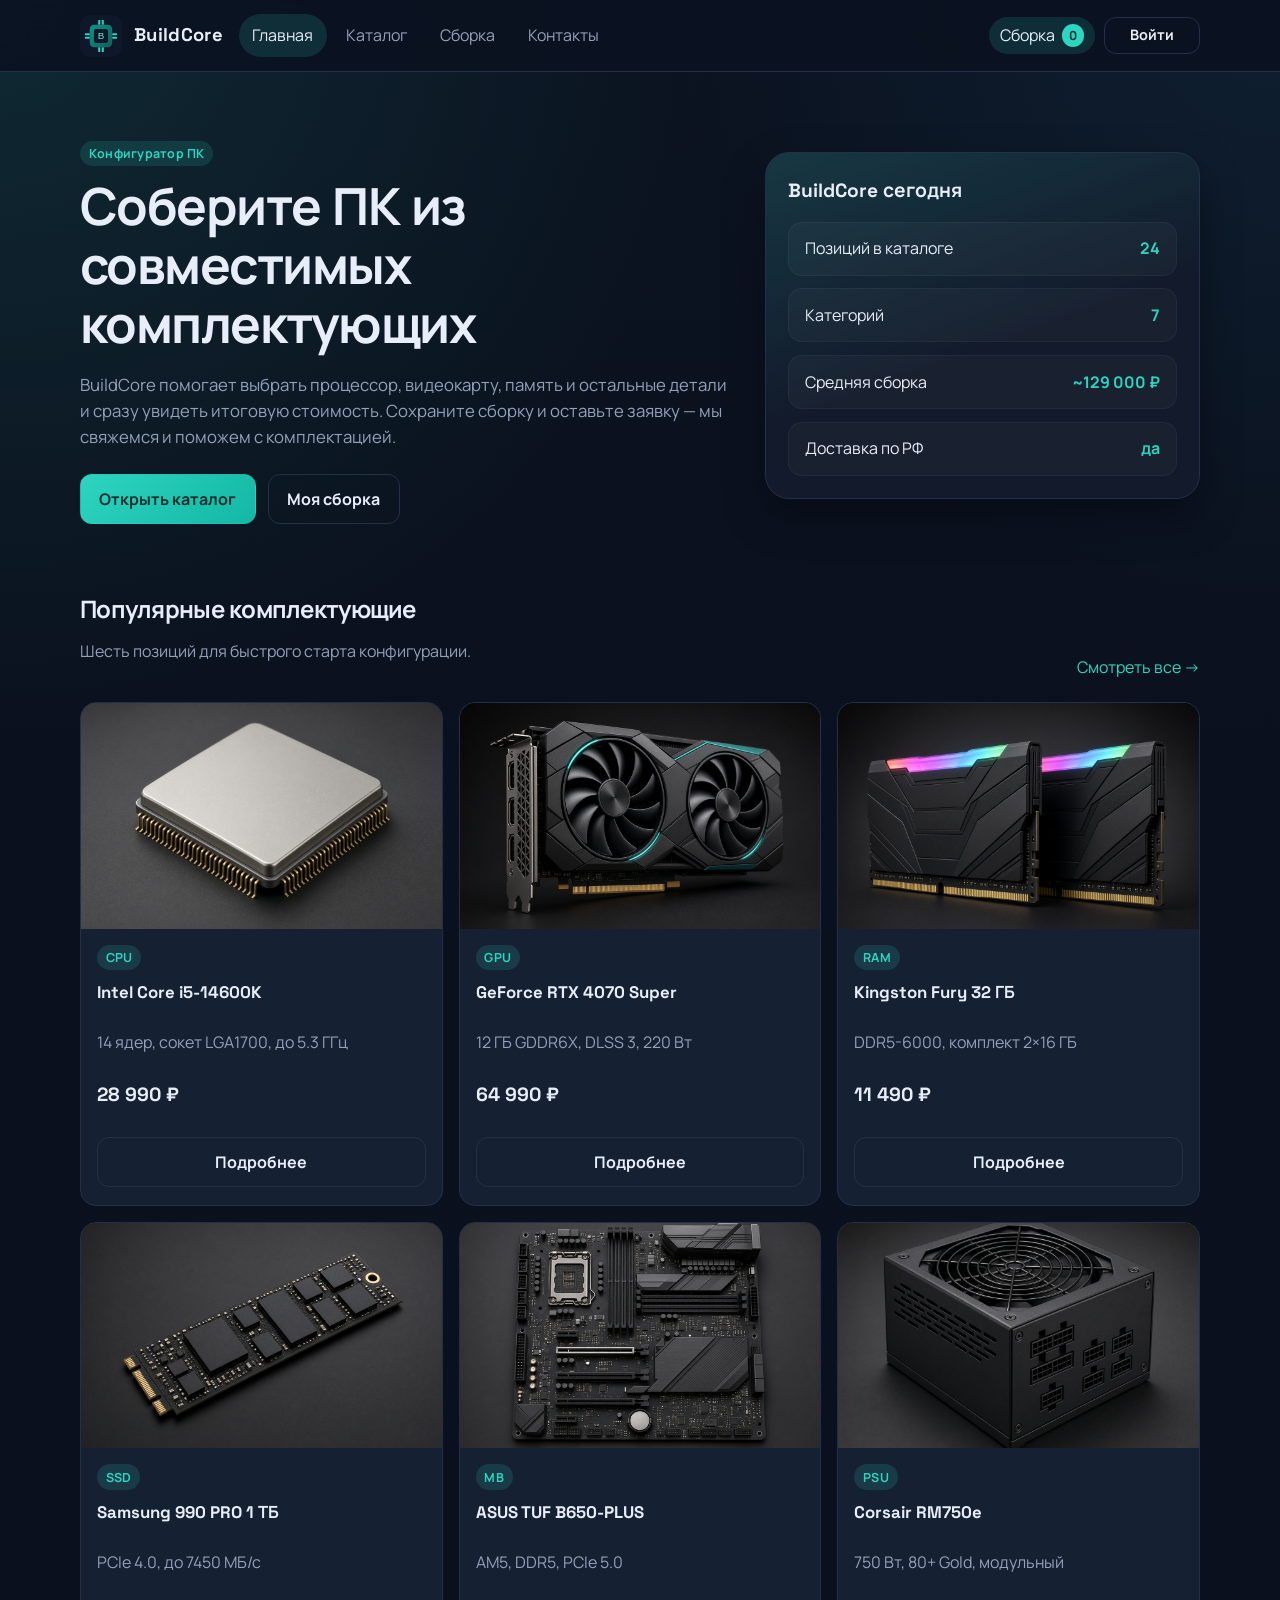
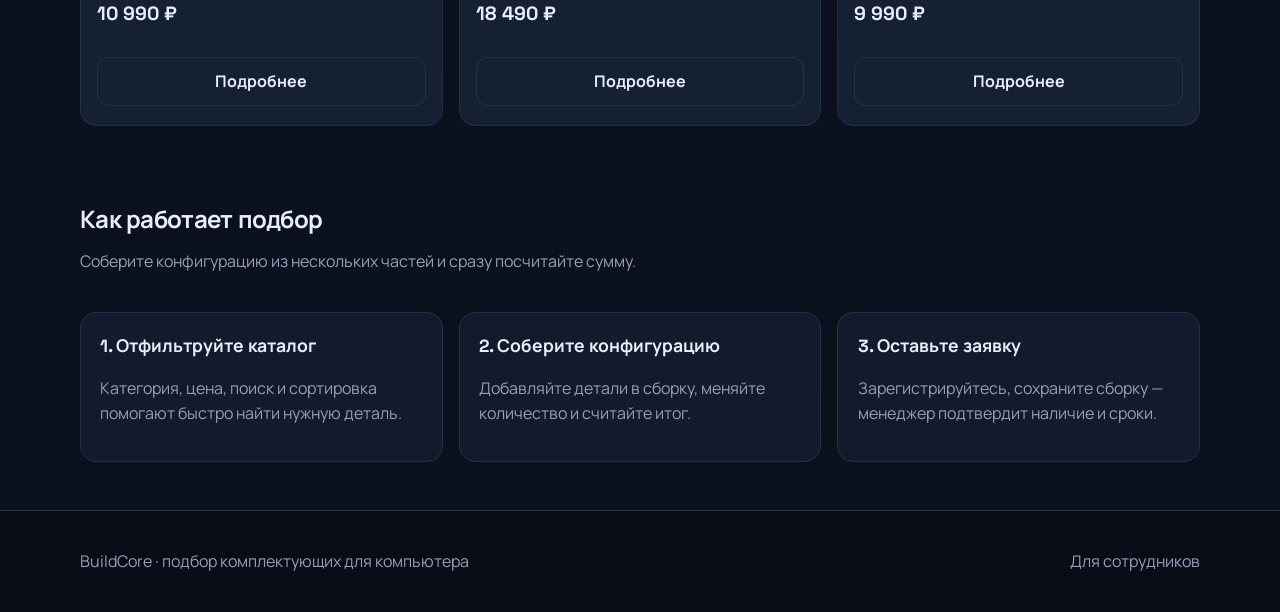
==== commit 1e0ea137: "Restrict BD nav to admins and improve database view. Co-authored-by: Cursor <cursoragent@cursor.com>" ====
--- a/index.html
+++ b/index.html
@@ -22,7 +22,6 @@
           <li><a href="catalog.html">Каталог</a></li>
           <li><a href="cart.html">Сборка</a></li>
           <li><a href="contacts.html">Контакты</a></li>
-          <li class="nav-bd-item"><a href="admin.html#bd">БД</a></li>
           
         </ul>
       </nav>
--- a/css/style.css
+++ b/css/style.css
@@ -782,35 +782,74 @@
   margin-top: 0.2rem;
 }
 
-.admin-tabs {
+.db-toolbar {
   display: flex;
   flex-wrap: wrap;
-  gap: 0.4rem;
-  margin: 0 0 1.2rem;
-}
-
-.admin-tabs a,
-.admin-tabs button {
-  display: inline-flex;
-  align-items: center;
-  min-height: 40px;
-  padding: 0.45rem 0.9rem;
-  border-radius: 999px;
-  border: 1px solid var(--line);
-  background: transparent;
-  color: var(--muted);
-  font: inherit;
-  font-weight: 700;
-  cursor: pointer;
-  text-decoration: none;
-}
-
-.admin-tabs a.is-active,
-.admin-tabs a[aria-current="page"],
-.admin-tabs button.is-active {
-  background: var(--accent-soft);
-  color: var(--text);
-  border-color: transparent;
+  justify-content: space-between;
+  gap: 1rem;
+  align-items: stretch;
+  margin-bottom: 1rem;
+}
+
+.db-stats {
+  display: grid;
+  grid-template-columns: repeat(3, minmax(0, 1fr));
+  gap: 0.75rem;
+  flex: 1 1 420px;
+}
+
+.db-stat {
+  display: grid;
+  gap: 0.25rem;
+  padding: 0.9rem 1rem;
+  border-radius: 14px;
+  border: 1px solid var(--line);
+  background: var(--bg-elevated);
+}
+
+.db-stat strong {
+  font-family: var(--display);
+  font-size: 1.25rem;
+  color: var(--accent);
+}
+
+.db-panel {
+  padding: 0;
+  overflow: hidden;
+}
+
+.db-scroll {
+  overflow-x: auto;
+}
+
+.db-table {
+  margin: 0;
+  min-width: 640px;
+}
+
+.db-table th {
+  position: sticky;
+  top: 0;
+  background: #101827;
+  color: var(--accent);
+  font-family: var(--display);
+  letter-spacing: 0.02em;
+}
+
+.db-table td,
+.db-table th {
+  padding: 0.85rem 1rem;
+  white-space: nowrap;
+}
+
+.db-table tbody tr:nth-child(even) {
+  background: rgba(255, 255, 255, 0.02);
+}
+
+@media (max-width: 700px) {
+  .db-stats {
+    grid-template-columns: 1fr;
+  }
 }
 
 .form-status {
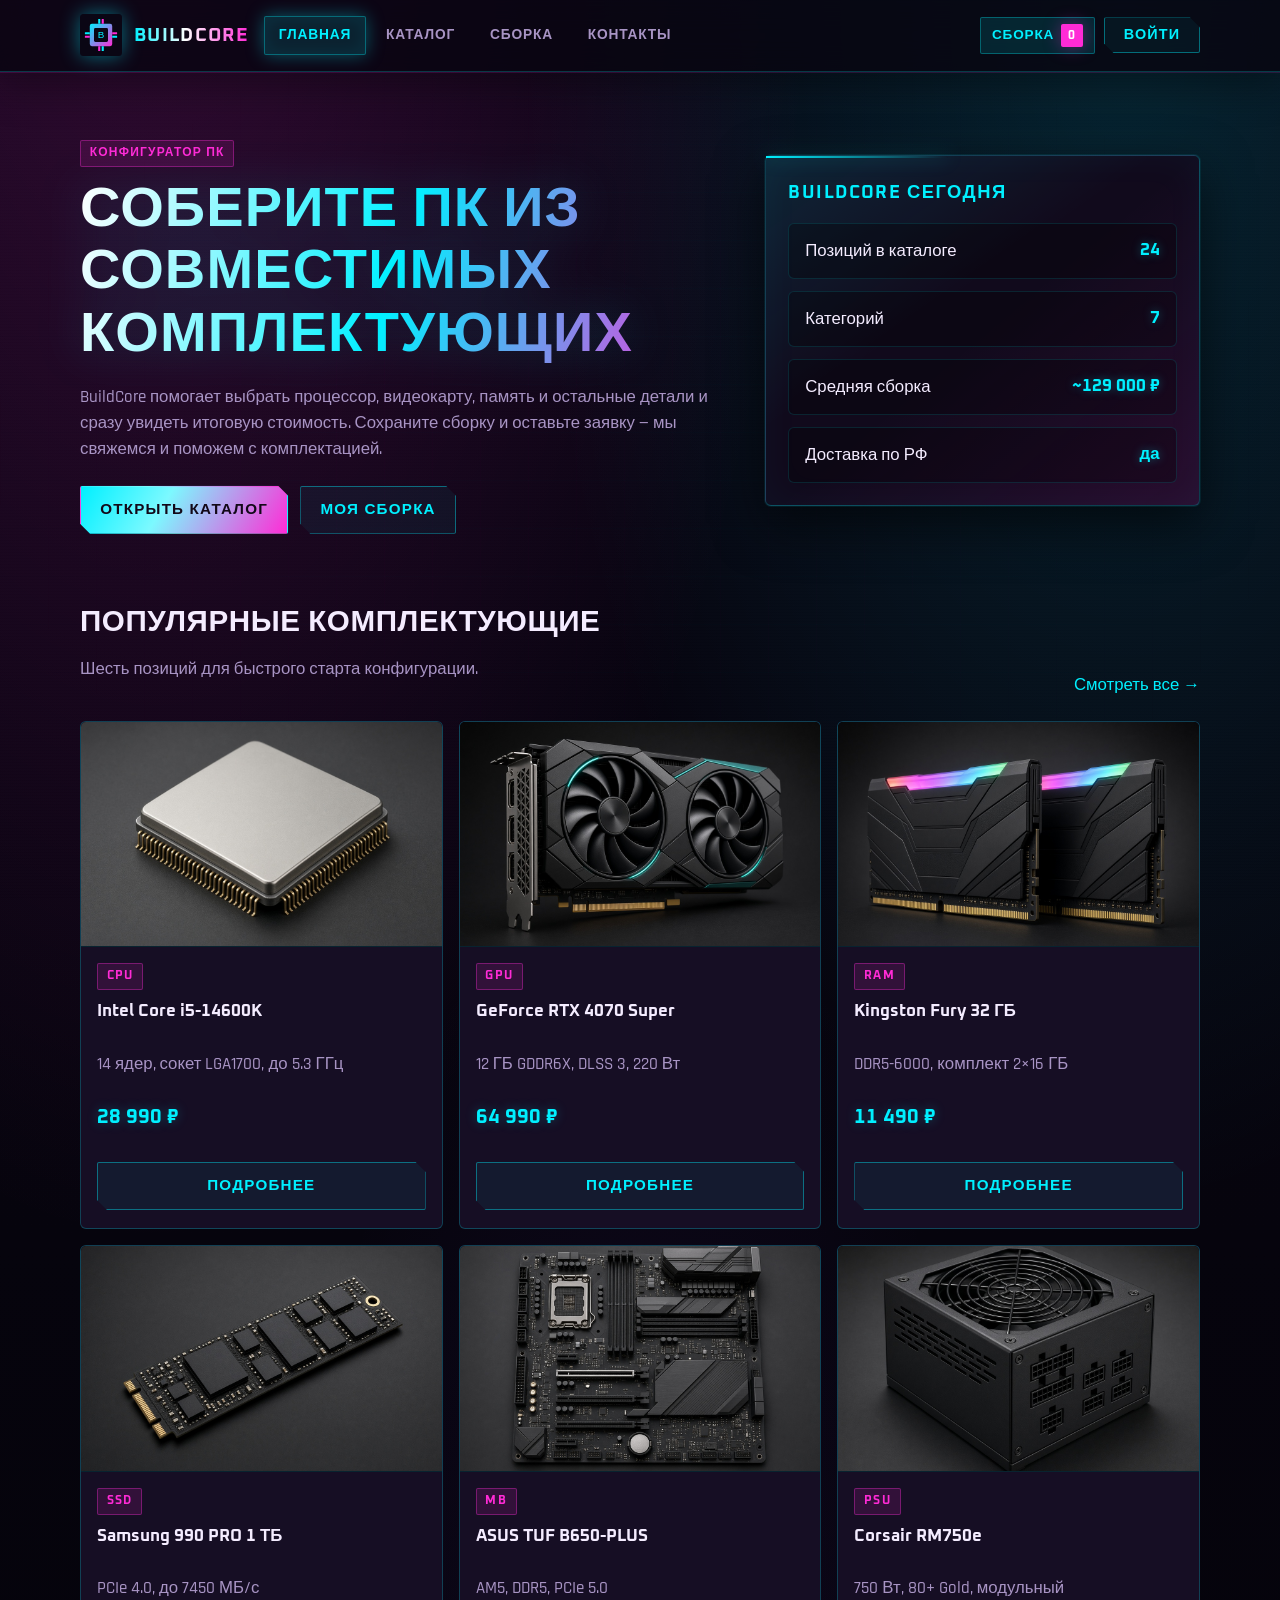
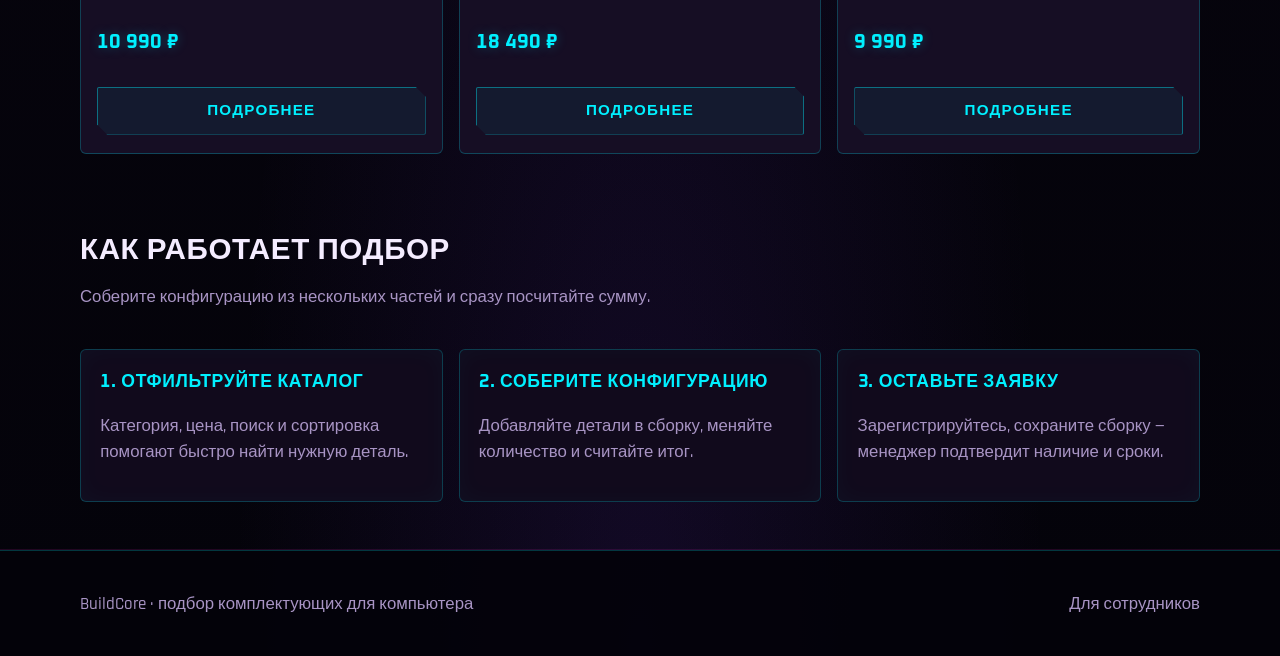
==== commit ec16b7b6: "Restyle site with cyberpunk neon aesthetic. Co-authored-by: Cursor <cursoragent@cursor.com>" ====
--- a/index.html
+++ b/index.html
@@ -6,7 +6,7 @@
   <title>BuildCore — подбор комплектующих для ПК</title>
   <link rel="preconnect" href="https://fonts.googleapis.com">
   <link rel="preconnect" href="https://fonts.gstatic.com" crossorigin>
-  <link href="https://fonts.googleapis.com/css2?family=Manrope:wght@400;600;700&family=Space+Grotesk:wght@500;700&display=swap" rel="stylesheet">
+  <link href="https://fonts.googleapis.com/css2?family=Oxanium:wght@500;700&family=Rajdhani:wght@500;600;700&display=swap" rel="stylesheet">
   <link rel="stylesheet" href="css/style.css">
 </head>
 <body>
--- a/css/style.css
+++ b/css/style.css
@@ -1,20 +1,24 @@
 :root {
-  --bg: #0b1220;
-  --bg-elevated: #121a2b;
-  --bg-card: #162033;
-  --line: #243049;
-  --text: #e8eef9;
-  --muted: #93a0b8;
-  --accent: #2dd4bf;
-  --accent-strong: #14b8a6;
-  --accent-soft: rgba(45, 212, 191, 0.14);
-  --warn: #fbbf24;
-  --danger: #fb7185;
-  --radius: 16px;
-  --shadow: 0 18px 40px rgba(0, 0, 0, 0.35);
+  --bg: #06040d;
+  --bg-elevated: #110a1c;
+  --bg-card: #160e24;
+  --line: rgba(0, 240, 255, 0.22);
+  --line-hot: rgba(255, 43, 214, 0.35);
+  --text: #f4ecff;
+  --muted: #a894c4;
+  --accent: #00f0ff;
+  --accent-hot: #ff2bd6;
+  --accent-strong: #00c2d4;
+  --accent-soft: rgba(0, 240, 255, 0.12);
+  --warn: #ffc857;
+  --danger: #ff4d6d;
+  --radius: 6px;
+  --shadow: 0 0 0 1px rgba(0, 240, 255, 0.08), 0 18px 50px rgba(0, 0, 0, 0.55);
+  --glow: 0 0 18px rgba(0, 240, 255, 0.35);
+  --glow-hot: 0 0 18px rgba(255, 43, 214, 0.35);
   --max: 1120px;
-  --font: "Manrope", "Segoe UI", sans-serif;
-  --display: "Space Grotesk", "Manrope", sans-serif;
+  --font: "Rajdhani", "Segoe UI", sans-serif;
+  --display: "Oxanium", "Rajdhani", sans-serif;
 }
 
 *,
@@ -31,12 +35,50 @@
   margin: 0;
   min-height: 100vh;
   font-family: var(--font);
+  font-size: 1.05rem;
+  font-weight: 500;
   color: var(--text);
   background:
-    radial-gradient(circle at top left, rgba(45, 212, 191, 0.12), transparent 28%),
-    radial-gradient(circle at top right, rgba(56, 189, 248, 0.08), transparent 24%),
-    linear-gradient(180deg, #0b1220 0%, #0a101c 100%);
+    radial-gradient(ellipse at 12% -10%, rgba(255, 43, 214, 0.18), transparent 42%),
+    radial-gradient(ellipse at 88% 0%, rgba(0, 240, 255, 0.14), transparent 38%),
+    radial-gradient(ellipse at 50% 100%, rgba(124, 58, 237, 0.12), transparent 45%),
+    linear-gradient(180deg, #080512 0%, #06040d 55%, #04030a 100%);
   line-height: 1.55;
+  position: relative;
+}
+
+body::before {
+  content: "";
+  position: fixed;
+  inset: 0;
+  pointer-events: none;
+  z-index: 0;
+  opacity: 0.35;
+  background-image:
+    linear-gradient(rgba(0, 240, 255, 0.045) 1px, transparent 1px),
+    linear-gradient(90deg, rgba(255, 43, 214, 0.035) 1px, transparent 1px);
+  background-size: 48px 48px;
+  mask-image: radial-gradient(ellipse at center, #000 35%, transparent 85%);
+}
+
+body::after {
+  content: "";
+  position: fixed;
+  inset: 0;
+  pointer-events: none;
+  z-index: 0;
+  opacity: 0.08;
+  background: repeating-linear-gradient(
+    0deg,
+    transparent,
+    transparent 2px,
+    rgba(0, 0, 0, 0.35) 3px
+  );
+}
+
+body > * {
+  position: relative;
+  z-index: 1;
 }
 
 img {
@@ -48,10 +90,12 @@
 a {
   color: var(--accent);
   text-decoration: none;
+  transition: color 0.15s ease, text-shadow 0.15s ease;
 }
 
 a:hover {
-  color: #99f6e4;
+  color: #9cffff;
+  text-shadow: 0 0 12px rgba(0, 240, 255, 0.45);
 }
 
 a:focus-visible,
@@ -72,9 +116,10 @@
   position: sticky;
   top: 0;
   z-index: 20;
-  backdrop-filter: blur(14px);
-  background: rgba(11, 18, 32, 0.88);
+  backdrop-filter: blur(16px);
+  background: rgba(8, 5, 16, 0.82);
   border-bottom: 1px solid var(--line);
+  box-shadow: 0 1px 0 rgba(255, 43, 214, 0.15), 0 12px 40px rgba(0, 0, 0, 0.35);
 }
 
 .header-inner {
@@ -97,16 +142,22 @@
   color: var(--text);
   font-family: var(--display);
   font-weight: 700;
-  letter-spacing: 0.02em;
+  letter-spacing: 0.08em;
+  text-transform: uppercase;
 }
 
 .logo img {
   width: 42px;
   height: 42px;
+  filter: drop-shadow(0 0 10px rgba(0, 240, 255, 0.45));
 }
 
 .logo span {
-  font-size: 1.15rem;
+  font-size: 1.2rem;
+  background: linear-gradient(90deg, var(--accent), #fff 45%, var(--accent-hot));
+  -webkit-background-clip: text;
+  background-clip: text;
+  color: transparent;
 }
 
 .site-nav ul {
@@ -120,15 +171,24 @@
 
 .site-nav a {
   display: inline-block;
-  padding: 0.55rem 0.85rem;
-  border-radius: 999px;
+  padding: 0.5rem 0.85rem;
+  border-radius: 2px;
   color: var(--muted);
+  font-family: var(--display);
+  font-weight: 600;
+  letter-spacing: 0.06em;
+  text-transform: uppercase;
+  font-size: 0.86rem;
+  border: 1px solid transparent;
 }
 
 .site-nav a:hover,
 .site-nav a[aria-current="page"] {
-  color: var(--text);
+  color: var(--accent);
   background: var(--accent-soft);
+  border-color: rgba(0, 240, 255, 0.35);
+  box-shadow: inset 0 0 18px rgba(0, 240, 255, 0.08), var(--glow);
+  text-shadow: none;
 }
 
 .hero {
@@ -143,13 +203,23 @@
 .page-intro h1,
 .section-title {
   font-family: var(--display);
-  letter-spacing: -0.03em;
-  line-height: 1.15;
+  letter-spacing: 0.02em;
+  line-height: 1.12;
   margin: 0 0 1rem;
+  text-transform: uppercase;
 }
 
 .hero-copy h1 {
-  font-size: clamp(2rem, 4vw, 3.4rem);
+  font-size: clamp(2rem, 4.4vw, 3.5rem);
+  background: linear-gradient(105deg, #fff 0%, var(--accent) 48%, var(--accent-hot) 100%);
+  -webkit-background-clip: text;
+  background-clip: text;
+  color: transparent;
+  filter: drop-shadow(0 0 24px rgba(0, 240, 255, 0.2));
+}
+
+.section-title {
+  font-size: clamp(1.35rem, 2.4vw, 1.85rem);
 }
 
 .lead,
@@ -173,13 +243,17 @@
   justify-content: center;
   gap: 0.4rem;
   min-height: 44px;
-  padding: 0.7rem 1.15rem;
-  border-radius: 12px;
+  padding: 0.7rem 1.2rem;
+  border-radius: 2px;
   border: 1px solid transparent;
-  font: inherit;
+  font-family: var(--display);
+  font-size: 0.95rem;
   font-weight: 700;
+  letter-spacing: 0.08em;
+  text-transform: uppercase;
   cursor: pointer;
-  transition: transform 0.15s ease, background 0.15s ease;
+  clip-path: polygon(0 0, calc(100% - 10px) 0, 100% 10px, 100% 100%, 10px 100%, 0 calc(100% - 10px));
+  transition: transform 0.15s ease, background 0.15s ease, box-shadow 0.15s ease, border-color 0.15s ease;
 }
 
 .button:hover {
@@ -187,39 +261,59 @@
 }
 
 .button-primary {
-  background: linear-gradient(135deg, var(--accent), var(--accent-strong));
-  color: #042f2e;
+  background: linear-gradient(120deg, var(--accent), #7cf9ff 40%, var(--accent-hot));
+  color: #120818;
+  box-shadow: var(--glow), 0 0 28px rgba(255, 43, 214, 0.25);
 }
 
 .button-primary:hover {
-  color: #042f2e;
+  color: #120818;
+  box-shadow: 0 0 28px rgba(0, 240, 255, 0.55), 0 0 36px rgba(255, 43, 214, 0.35);
 }
 
 .button-secondary {
-  background: transparent;
-  border-color: var(--line);
-  color: var(--text);
+  background: rgba(0, 240, 255, 0.05);
+  border-color: rgba(0, 240, 255, 0.4);
+  color: var(--accent);
 }
 
 .button-secondary:hover {
-  border-color: var(--accent);
-  color: var(--accent);
+  border-color: var(--accent-hot);
+  color: #fff;
+  box-shadow: var(--glow-hot);
+  background: rgba(255, 43, 214, 0.08);
 }
 
 .hero-panel {
   background:
-    linear-gradient(160deg, rgba(45, 212, 191, 0.16), transparent 55%),
+    linear-gradient(145deg, rgba(0, 240, 255, 0.12), transparent 42%),
+    linear-gradient(320deg, rgba(255, 43, 214, 0.1), transparent 50%),
     var(--bg-elevated);
   border: 1px solid var(--line);
-  border-radius: 24px;
+  border-radius: var(--radius);
   padding: 1.4rem;
-  box-shadow: var(--shadow);
+  box-shadow: var(--shadow), inset 0 0 40px rgba(0, 240, 255, 0.04);
+  position: relative;
+}
+
+.hero-panel::before {
+  content: "";
+  position: absolute;
+  top: 0;
+  left: 0;
+  width: 42%;
+  height: 2px;
+  background: linear-gradient(90deg, var(--accent), transparent);
+  box-shadow: var(--glow);
 }
 
 .hero-panel h2 {
   margin: 0 0 1rem;
   font-family: var(--display);
-  font-size: 1.2rem;
+  font-size: 1.15rem;
+  letter-spacing: 0.08em;
+  text-transform: uppercase;
+  color: var(--accent);
 }
 
 .stat-list {
@@ -235,13 +329,15 @@
   justify-content: space-between;
   gap: 1rem;
   padding: 0.85rem 1rem;
-  border-radius: 14px;
-  background: rgba(255, 255, 255, 0.03);
-  border: 1px solid rgba(255, 255, 255, 0.04);
+  border-radius: var(--radius);
+  background: rgba(0, 0, 0, 0.28);
+  border: 1px solid rgba(0, 240, 255, 0.12);
 }
 
 .stat-list strong {
   color: var(--accent);
+  font-family: var(--display);
+  text-shadow: 0 0 10px rgba(0, 240, 255, 0.35);
 }
 
 .section {
@@ -269,18 +365,26 @@
 }
 
 .card {
-  background: var(--bg-card);
+  background: linear-gradient(180deg, rgba(0, 240, 255, 0.04), transparent 36%), var(--bg-card);
   border: 1px solid var(--line);
   border-radius: var(--radius);
   overflow: hidden;
   display: flex;
   flex-direction: column;
+  transition: border-color 0.2s ease, box-shadow 0.2s ease, transform 0.2s ease;
+}
+
+.card:hover {
+  border-color: rgba(255, 43, 214, 0.45);
+  box-shadow: var(--glow-hot), inset 0 0 30px rgba(0, 240, 255, 0.04);
+  transform: translateY(-3px);
 }
 
 .card-media {
   aspect-ratio: 16 / 10;
-  background: #0a1324;
+  background: #090612;
   overflow: hidden;
+  border-bottom: 1px solid rgba(0, 240, 255, 0.12);
 }
 
 .card-media img {
@@ -308,19 +412,24 @@
   display: inline-flex;
   width: fit-content;
   padding: 0.2rem 0.55rem;
-  border-radius: 999px;
-  background: var(--accent-soft);
-  color: var(--accent);
-  font-size: 0.78rem;
+  border-radius: 2px;
+  background: rgba(255, 43, 214, 0.12);
+  color: var(--accent-hot);
+  border: 1px solid rgba(255, 43, 214, 0.35);
+  font-family: var(--display);
+  font-size: 0.75rem;
   font-weight: 700;
-  letter-spacing: 0.02em;
+  letter-spacing: 0.1em;
+  text-transform: uppercase;
 }
 
 .price {
   margin-top: auto;
   font-family: var(--display);
-  font-size: 1.2rem;
+  font-size: 1.25rem;
   font-weight: 700;
+  color: var(--accent);
+  text-shadow: 0 0 12px rgba(0, 240, 255, 0.25);
 }
 
 .page-intro {
@@ -334,9 +443,10 @@
   align-items: end;
   margin: 1.2rem 0 1.6rem;
   padding: 1rem;
-  border: 1px dashed var(--line);
-  border-radius: var(--radius);
-  background: rgba(18, 26, 43, 0.7);
+  border: 1px solid var(--line);
+  border-radius: var(--radius);
+  background: rgba(17, 10, 28, 0.85);
+  box-shadow: inset 0 0 28px rgba(0, 240, 255, 0.04);
 }
 
 .filters .field {
@@ -385,11 +495,19 @@
   width: 100%;
   min-height: 42px;
   padding: 0.65rem 0.8rem;
-  border-radius: 10px;
-  border: 1px solid var(--line);
-  background: var(--bg);
+  border-radius: 2px;
+  border: 1px solid rgba(0, 240, 255, 0.25);
+  background: rgba(6, 4, 13, 0.9);
   color: var(--text);
   font: inherit;
+  transition: border-color 0.15s ease, box-shadow 0.15s ease;
+}
+
+.field input:focus,
+.field select:focus,
+.field textarea:focus {
+  border-color: var(--accent-hot);
+  box-shadow: 0 0 0 1px rgba(255, 43, 214, 0.25), var(--glow-hot);
 }
 
 .field textarea {
@@ -420,16 +538,20 @@
 .product-gallery,
 .panel,
 .form-panel {
-  background: var(--bg-elevated);
+  background:
+    linear-gradient(160deg, rgba(0, 240, 255, 0.05), transparent 40%),
+    var(--bg-elevated);
   border: 1px solid var(--line);
-  border-radius: 20px;
+  border-radius: var(--radius);
   padding: 1.2rem;
+  box-shadow: var(--shadow);
 }
 
 .product-gallery img {
   width: 100%;
-  border-radius: 14px;
-  background: #0a1324;
+  border-radius: var(--radius);
+  background: #090612;
+  border: 1px solid rgba(0, 240, 255, 0.12);
 }
 
 .specs {
@@ -494,6 +616,7 @@
   font-family: var(--display);
   font-size: 1.5rem;
   color: var(--accent);
+  text-shadow: 0 0 14px rgba(0, 240, 255, 0.35);
 }
 
 .contacts-layout {
@@ -513,8 +636,8 @@
 
 .contact-list li {
   padding: 0.95rem 1rem;
-  border-radius: 14px;
-  background: rgba(255, 255, 255, 0.03);
+  border-radius: var(--radius);
+  background: rgba(0, 0, 0, 0.25);
   border: 1px solid var(--line);
 }
 
@@ -525,8 +648,9 @@
 
 .site-footer {
   border-top: 1px solid var(--line);
-  background: rgba(8, 12, 22, 0.9);
+  background: rgba(4, 3, 10, 0.92);
   margin-top: auto;
+  box-shadow: 0 -1px 0 rgba(255, 43, 214, 0.12);
 }
 
 .footer-inner {
@@ -549,12 +673,22 @@
   border-radius: var(--radius);
   background: var(--bg-elevated);
   border: 1px solid var(--line);
+  box-shadow: inset 0 0 24px rgba(0, 240, 255, 0.03);
+  transition: border-color 0.2s ease, box-shadow 0.2s ease;
+}
+
+.feature:hover {
+  border-color: rgba(0, 240, 255, 0.45);
+  box-shadow: var(--glow);
 }
 
 .feature h2 {
   margin: 0 0 0.5rem;
   font-family: var(--display);
   font-size: 1.1rem;
+  letter-spacing: 0.04em;
+  text-transform: uppercase;
+  color: var(--accent);
 }
 
 .note {
@@ -654,10 +788,16 @@
   display: inline-flex;
   align-items: center;
   gap: 0.4rem;
-  color: var(--text);
+  color: var(--accent);
   padding: 0.4rem 0.7rem;
-  border-radius: 999px;
+  border-radius: 2px;
   background: var(--accent-soft);
+  border: 1px solid rgba(0, 240, 255, 0.3);
+  font-family: var(--display);
+  font-weight: 600;
+  letter-spacing: 0.06em;
+  text-transform: uppercase;
+  font-size: 0.85rem;
 }
 
 .cart-badge {
@@ -666,11 +806,12 @@
   height: 1.4rem;
   align-items: center;
   justify-content: center;
-  border-radius: 999px;
-  background: var(--accent);
-  color: #042f2e;
+  border-radius: 2px;
+  background: var(--accent-hot);
+  color: #fff;
   font-size: 0.78rem;
   font-weight: 700;
+  box-shadow: var(--glow-hot);
 }
 
 .user-chip {
@@ -699,17 +840,19 @@
 .modal-backdrop {
   position: absolute;
   inset: 0;
-  background: rgba(2, 6, 23, 0.72);
+  background: rgba(4, 2, 10, 0.78);
 }
 
 .modal-dialog {
   position: relative;
   width: min(100%, 460px);
-  background: var(--bg-elevated);
-  border: 1px solid var(--line);
-  border-radius: 20px;
+  background:
+    linear-gradient(160deg, rgba(255, 43, 214, 0.08), transparent 40%),
+    var(--bg-elevated);
+  border: 1px solid rgba(0, 240, 255, 0.35);
+  border-radius: var(--radius);
   padding: 1.5rem 1.35rem 1.4rem;
-  box-shadow: var(--shadow);
+  box-shadow: var(--shadow), var(--glow);
 }
 
 .modal-dialog.auth-dialog {
@@ -741,8 +884,8 @@
   grid-template-columns: 1fr 1fr;
   gap: 0.35rem;
   padding: 0.25rem;
-  border-radius: 12px;
-  background: rgba(255, 255, 255, 0.03);
+  border-radius: var(--radius);
+  background: rgba(0, 0, 0, 0.28);
   border: 1px solid var(--line);
 }
 
@@ -750,17 +893,20 @@
   border: 0;
   background: transparent;
   color: var(--muted);
-  border-radius: 10px;
+  border-radius: 2px;
   min-height: 42px;
   padding: 0.55rem;
-  font: inherit;
+  font-family: var(--display);
   font-weight: 700;
+  letter-spacing: 0.06em;
+  text-transform: uppercase;
   cursor: pointer;
 }
 
 .auth-tab.is-active {
   background: var(--accent-soft);
-  color: var(--text);
+  color: var(--accent);
+  box-shadow: inset 0 0 16px rgba(0, 240, 255, 0.1);
 }
 
 .auth-form,
@@ -788,7 +934,7 @@
   justify-content: space-between;
   gap: 1rem;
   align-items: stretch;
-  margin-bottom: 1rem;
+  margin: 1.25rem 0 0.75rem;
 }
 
 .db-stats {
@@ -802,15 +948,29 @@
   display: grid;
   gap: 0.25rem;
   padding: 0.9rem 1rem;
-  border-radius: 14px;
+  border-radius: var(--radius);
   border: 1px solid var(--line);
   background: var(--bg-elevated);
+  box-shadow: inset 0 0 20px rgba(0, 240, 255, 0.04);
 }
 
 .db-stat strong {
   font-family: var(--display);
   font-size: 1.25rem;
   color: var(--accent);
+  text-shadow: 0 0 12px rgba(0, 240, 255, 0.35);
+}
+
+.db-section {
+  margin-top: 1.5rem;
+}
+
+.db-section .section-title {
+  margin-bottom: 0.65rem;
+  font-size: 1rem;
+  letter-spacing: 0.04em;
+  text-transform: uppercase;
+  color: var(--muted);
 }
 
 .db-panel {
@@ -819,31 +979,42 @@
 }
 
 .db-scroll {
-  overflow-x: auto;
+  overflow: auto;
+  max-height: min(52vh, 520px);
 }
 
 .db-table {
   margin: 0;
+  width: 100%;
   min-width: 640px;
+  border-collapse: collapse;
 }
 
 .db-table th {
   position: sticky;
   top: 0;
-  background: #101827;
-  color: var(--accent);
-  font-family: var(--display);
-  letter-spacing: 0.02em;
+  z-index: 1;
+  background: #12081c;
+  color: var(--accent);
+  font-family: var(--display);
+  letter-spacing: 0.06em;
+  text-transform: uppercase;
+  text-align: left;
 }
 
 .db-table td,
 .db-table th {
   padding: 0.85rem 1rem;
   white-space: nowrap;
+  border-bottom: 1px solid var(--line);
 }
 
 .db-table tbody tr:nth-child(even) {
   background: rgba(255, 255, 255, 0.02);
+}
+
+.db-table tbody tr:hover {
+  background: rgba(0, 240, 255, 0.07);
 }
 
 @media (max-width: 700px) {
@@ -879,17 +1050,20 @@
 
 .toast {
   padding: 0.85rem 1rem;
-  border-radius: 12px;
-  background: #134e4a;
-  color: #ccfbf1;
-  border: 1px solid rgba(45, 212, 191, 0.35);
-  box-shadow: var(--shadow);
+  border-radius: var(--radius);
+  background: #0d2430;
+  color: #b8fbff;
+  border: 1px solid rgba(0, 240, 255, 0.4);
+  box-shadow: var(--glow);
+  font-family: var(--display);
+  letter-spacing: 0.03em;
 }
 
 .toast-error {
-  background: #4c0519;
-  color: #fecdd3;
-  border-color: rgba(251, 113, 133, 0.4);
+  background: #2a0a18;
+  color: #ffc1cf;
+  border-color: rgba(255, 43, 214, 0.45);
+  box-shadow: var(--glow-hot);
 }
 
 .qty-controls {
@@ -903,7 +1077,7 @@
   border: 1px solid var(--line);
   background: var(--bg);
   color: var(--text);
-  border-radius: 8px;
+  border-radius: 2px;
   min-width: 2rem;
   min-height: 2rem;
   cursor: pointer;
@@ -920,9 +1094,10 @@
 #store-map {
   width: 100%;
   height: 280px;
-  border-radius: 14px;
+  border-radius: var(--radius);
   margin-top: 1rem;
   border: 1px solid var(--line);
+  box-shadow: inset 0 0 24px rgba(0, 240, 255, 0.05);
 }
 
 .leaflet-container {
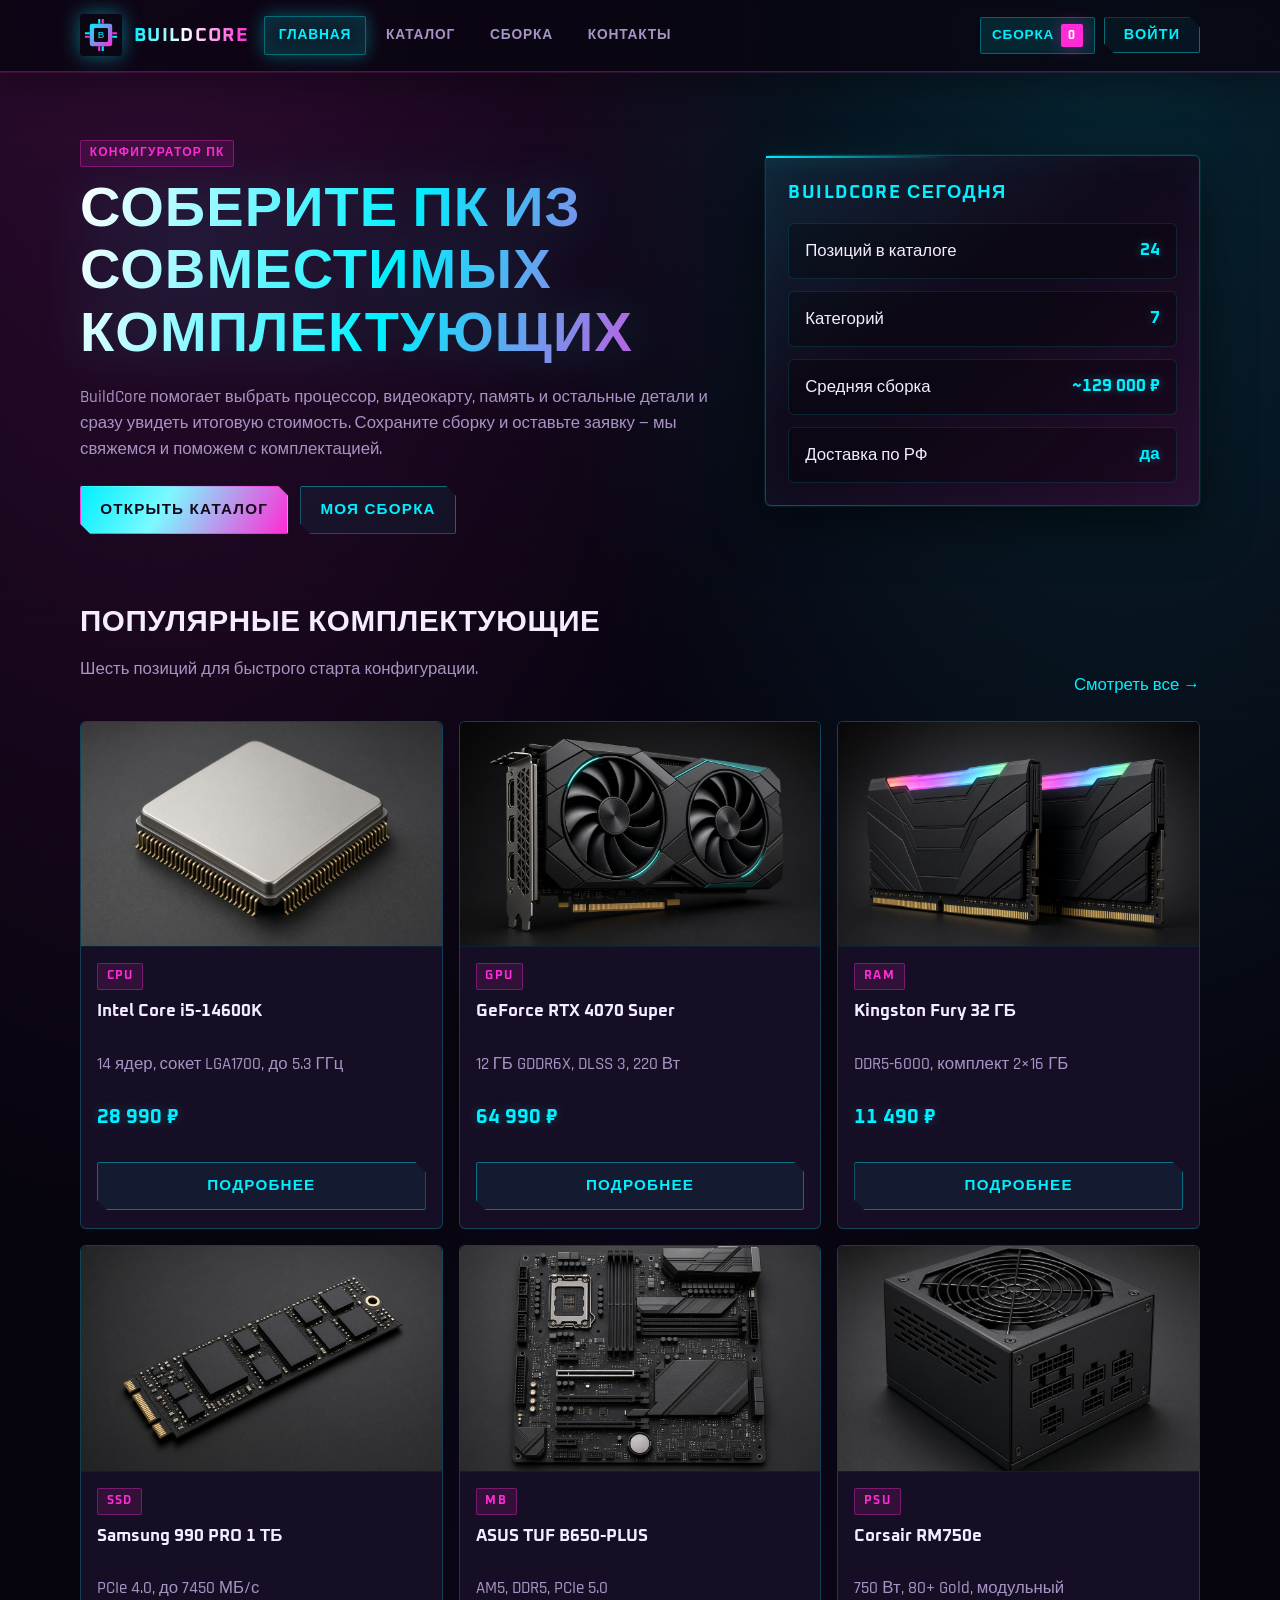
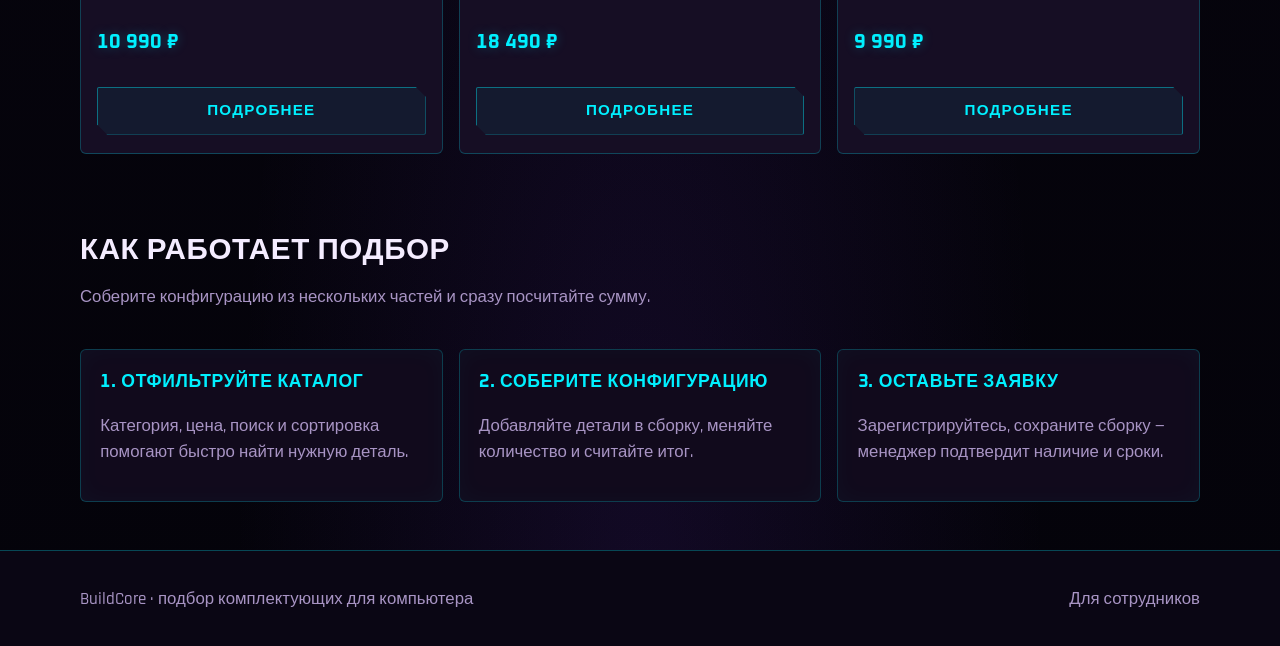
==== commit 9d27a5d6: "Improve mobile layout for phones across the site. Co-authored-by: Cursor <cursoragent@cursor.com>" ====
--- a/index.html
+++ b/index.html
@@ -2,7 +2,7 @@
 <html lang="ru">
 <head>
   <meta charset="UTF-8">
-  <meta name="viewport" content="width=device-width, initial-scale=1.0">
+  <meta name="viewport" content="width=device-width, initial-scale=1.0, viewport-fit=cover">
   <title>BuildCore — подбор комплектующих для ПК</title>
   <link rel="preconnect" href="https://fonts.googleapis.com">
   <link rel="preconnect" href="https://fonts.gstatic.com" crossorigin>
--- a/css/style.css
+++ b/css/style.css
@@ -34,6 +34,8 @@
 body {
   margin: 0;
   min-height: 100vh;
+  display: flex;
+  flex-direction: column;
   font-family: var(--font);
   font-size: 1.05rem;
   font-weight: 500;
@@ -45,6 +47,11 @@
     linear-gradient(180deg, #080512 0%, #06040d 55%, #04030a 100%);
   line-height: 1.55;
   position: relative;
+}
+
+body > main {
+  flex: 1 0 auto;
+  width: 100%;
 }
 
 body::before {
@@ -647,18 +654,23 @@
 }
 
 .site-footer {
-  border-top: 1px solid var(--line);
-  background: rgba(4, 3, 10, 0.92);
+  flex-shrink: 0;
+  width: 100%;
   margin-top: auto;
-  box-shadow: 0 -1px 0 rgba(255, 43, 214, 0.12);
+  border: 0;
+  border-top: 1px solid rgba(0, 240, 255, 0.28);
+  border-radius: 0;
+  background: #0a0614;
+  box-shadow: none;
 }
 
 .footer-inner {
   display: flex;
   flex-wrap: wrap;
   justify-content: space-between;
+  align-items: center;
   gap: 1rem;
-  padding: 1.4rem 0;
+  padding: 1.1rem 0;
   color: var(--muted);
 }
 
@@ -724,21 +736,135 @@
 }
 
 @media (max-width: 700px) {
+  html {
+    -webkit-text-size-adjust: 100%;
+  }
+
+  body {
+    font-size: 1rem;
+  }
+
+  .container {
+    width: min(100% - 1.25rem, var(--max));
+  }
+
+  .site-header {
+    padding-top: env(safe-area-inset-top, 0);
+  }
+
   .header-inner {
-    flex-wrap: wrap;
+    display: grid;
+    grid-template-columns: 1fr auto;
+    align-items: center;
+    gap: 0.65rem 0.75rem;
+    padding: 0.7rem 0;
+  }
+
+  .logo {
+    gap: 0.55rem;
+    min-width: 0;
+  }
+
+  .logo img {
+    width: 34px;
+    height: 34px;
+  }
+
+  .logo span {
+    font-size: 1rem;
+    letter-spacing: 0.04em;
+  }
+
+  .header-tools {
+    width: auto;
+    justify-content: flex-end;
+    gap: 0.4rem;
+  }
+
+  .cart-link {
+    padding: 0.35rem 0.55rem;
+    font-size: 0.78rem;
+  }
+
+  .auth-toggle,
+  .button-small {
+    min-height: 36px;
+    min-width: 0;
+    padding: 0.35rem 0.7rem;
+    font-size: 0.8rem;
   }
 
   .site-nav {
+    grid-column: 1 / -1;
     width: 100%;
+    overflow: hidden;
   }
 
   .site-nav ul {
-    flex-direction: column;
+    display: flex;
+    flex-direction: row;
+    flex-wrap: nowrap;
     width: 100%;
+    gap: 0.35rem;
+    overflow-x: auto;
+    -webkit-overflow-scrolling: touch;
+    scrollbar-width: none;
+    padding-bottom: 0.15rem;
+  }
+
+  .site-nav ul::-webkit-scrollbar {
+    display: none;
   }
 
   .site-nav a {
+    width: auto;
+    flex: 0 0 auto;
+    white-space: nowrap;
+    padding: 0.45rem 0.7rem;
+    font-size: 0.78rem;
+  }
+
+  .hero {
+    padding: 1.6rem 0 1.4rem;
+    gap: 1.2rem;
+  }
+
+  .hero-copy h1 {
+    font-size: clamp(1.55rem, 8vw, 2.15rem);
+    letter-spacing: 0.01em;
+  }
+
+  .lead,
+  .page-intro p {
+    font-size: 0.98rem;
+  }
+
+  .page-intro {
+    padding: 1.5rem 0 0.75rem;
+  }
+
+  .hero-actions,
+  .actions {
+    gap: 0.6rem;
+    margin-top: 1.1rem;
+  }
+
+  .hero-actions .button,
+  .actions .button,
+  .card-body .button,
+  .product-layout .button,
+  .build-summary .button,
+  .contact-form .button,
+  .auth-form .button {
     width: 100%;
+  }
+
+  .section {
+    padding: 1.4rem 0 2rem;
+  }
+
+  .section-title {
+    font-size: 1.2rem;
   }
 
   .cards,
@@ -746,28 +872,126 @@
   .catalog-grid,
   .filters {
     grid-template-columns: 1fr;
-  }
-
-  .build-table thead {
+    gap: 0.85rem;
+  }
+
+  .filters {
+    padding: 0.85rem;
+    margin: 0.9rem 0 1.2rem;
+  }
+
+  .field input,
+  .field select,
+  .field textarea,
+  .filters .field input,
+  .filters .field select,
+  .contact-form .field input,
+  .contact-form .field select,
+  .contact-form .field textarea {
+    font-size: 16px;
+  }
+
+  .card:hover,
+  .feature:hover {
+    transform: none;
+  }
+
+  .panel,
+  .form-panel,
+  .product-gallery,
+  .hero-panel {
+    padding: 1rem;
+  }
+
+  .footer-inner {
+    flex-direction: column;
+    align-items: flex-start;
+    gap: 0.35rem;
+    padding: 1rem 0 calc(1rem + env(safe-area-inset-bottom, 0px));
+  }
+
+  .site-footer .footer-inner p {
+    margin: 0;
+    font-size: 0.9rem;
+  }
+
+  .build-layout .panel {
+    overflow-x: auto;
+  }
+
+  .build-table:not(.db-table) thead {
     display: none;
   }
 
-  .build-table tr {
+  .build-table:not(.db-table) tr {
     display: grid;
-    gap: 0.25rem;
-    padding: 0.85rem 0;
-  }
-
-  .build-table td {
+    gap: 0.3rem;
+    padding: 0.9rem 0;
+    border-bottom: 1px solid var(--line);
+  }
+
+  .build-table:not(.db-table) td {
     border: 0;
-    padding: 0.15rem 0;
-  }
-
-  .build-table td::before {
+    padding: 0.1rem 0;
+  }
+
+  .build-table:not(.db-table) td::before {
     content: attr(data-label);
     display: block;
     color: var(--muted);
     font-size: 0.78rem;
+  }
+
+  .qty-controls button {
+    min-width: 2.4rem;
+    min-height: 2.4rem;
+  }
+
+  .modal {
+    padding: 0.65rem;
+    align-items: end;
+  }
+
+  .modal-dialog {
+    width: 100%;
+    max-height: min(92vh, 100%);
+    overflow: auto;
+    padding: 1.2rem 1rem 1.15rem;
+    border-radius: var(--radius) var(--radius) 0 0;
+  }
+
+  .toast-box {
+    left: 0.75rem;
+    right: 0.75rem;
+    bottom: calc(0.75rem + env(safe-area-inset-bottom, 0px));
+    width: auto;
+  }
+
+  #store-map {
+    height: 220px;
+  }
+
+  .db-toolbar {
+    flex-direction: column;
+  }
+
+  .db-toolbar .actions,
+  .db-toolbar .actions .button {
+    width: 100%;
+  }
+
+  .db-scroll {
+    max-height: min(60vh, 420px);
+  }
+
+  .db-table {
+    min-width: 560px;
+  }
+
+  .db-table td,
+  .db-table th {
+    padding: 0.7rem 0.75rem;
+    font-size: 0.9rem;
   }
 }
 
@@ -939,9 +1163,9 @@
 
 .db-stats {
   display: grid;
-  grid-template-columns: repeat(3, minmax(0, 1fr));
+  grid-template-columns: repeat(4, minmax(0, 1fr));
   gap: 0.75rem;
-  flex: 1 1 420px;
+  flex: 1 1 520px;
 }
 
 .db-stat {
@@ -1015,6 +1239,12 @@
 
 .db-table tbody tr:hover {
   background: rgba(0, 240, 255, 0.07);
+}
+
+@media (max-width: 900px) {
+  .db-stats {
+    grid-template-columns: repeat(2, minmax(0, 1fr));
+  }
 }
 
 @media (max-width: 700px) {
@@ -1136,8 +1366,15 @@
   padding: 0.65rem 0.8rem;
 }
 
-@media (max-width: 700px) {
-  .header-tools {
-    width: 100%;
-  }
-}
+@media (max-width: 420px) {
+  .logo span {
+    max-width: 9.5rem;
+    overflow: hidden;
+    text-overflow: ellipsis;
+    white-space: nowrap;
+  }
+
+  .cart-link {
+    letter-spacing: 0.02em;
+  }
+}
